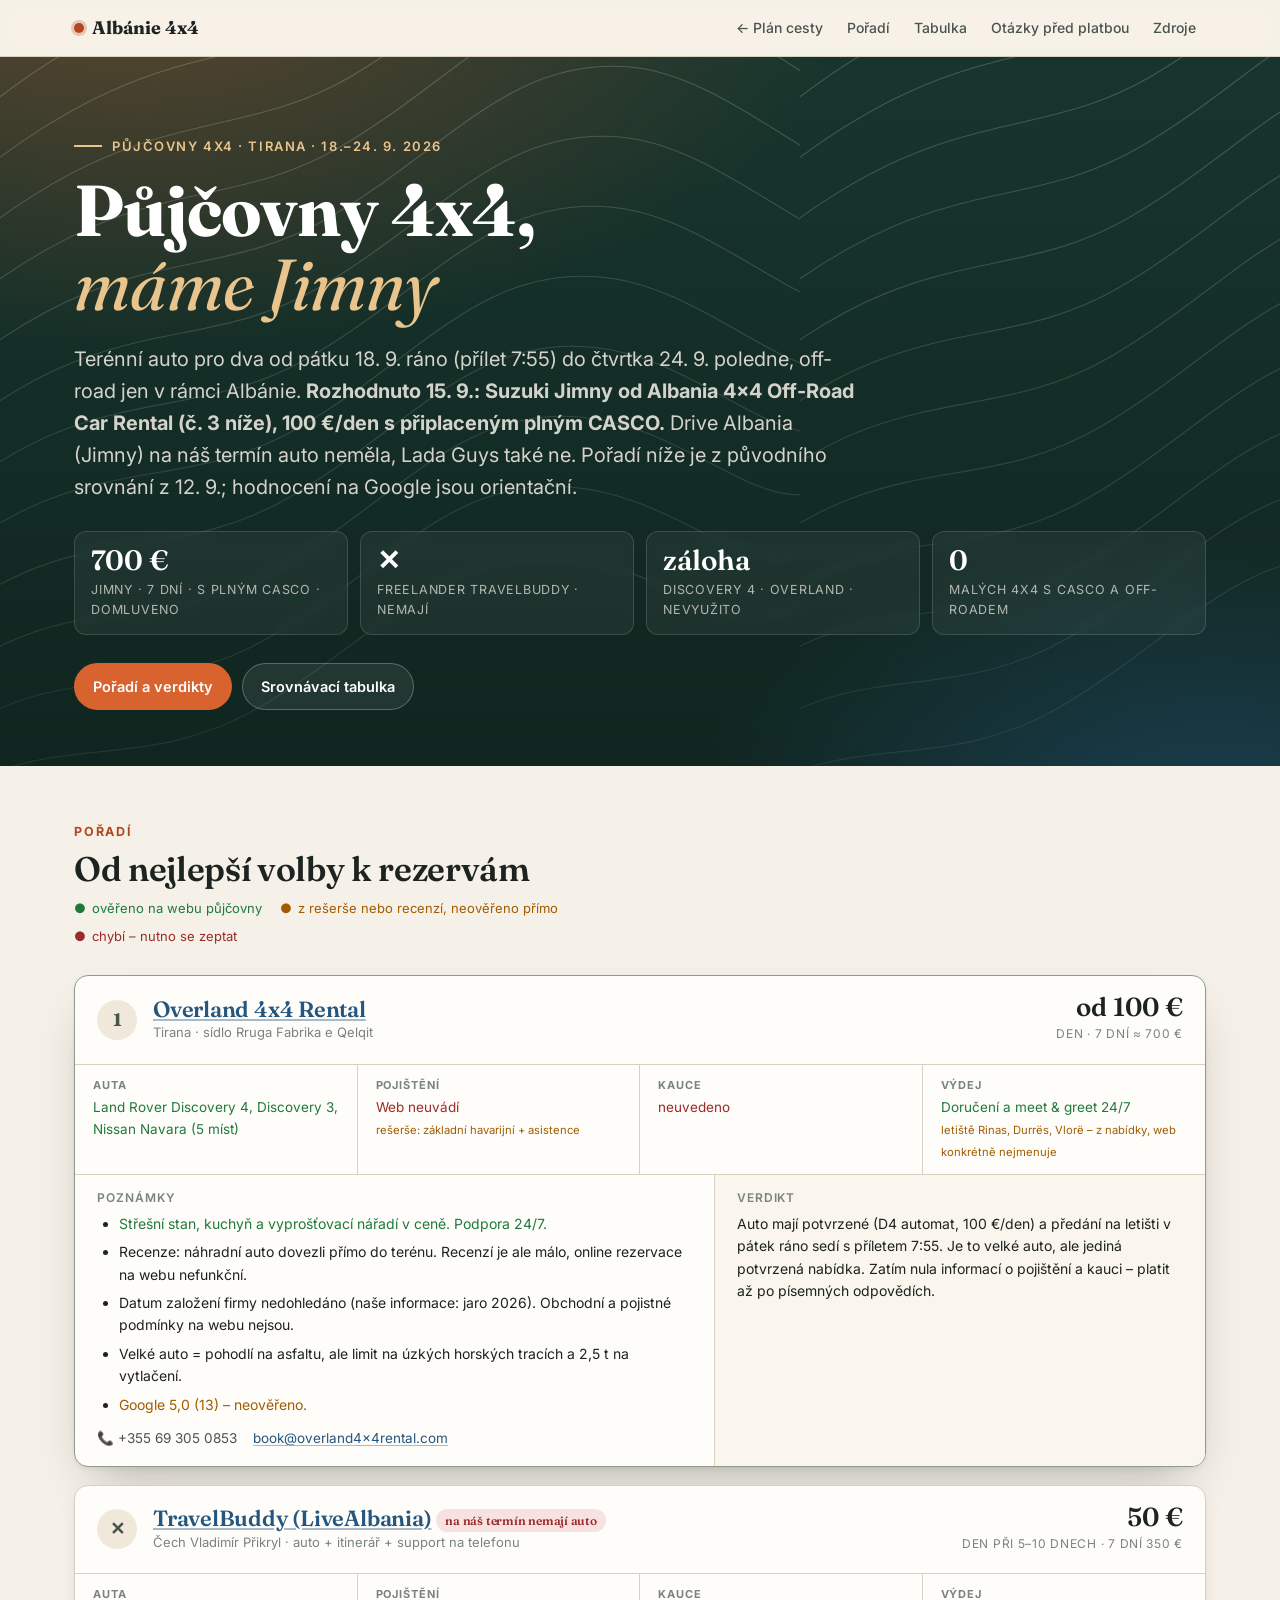
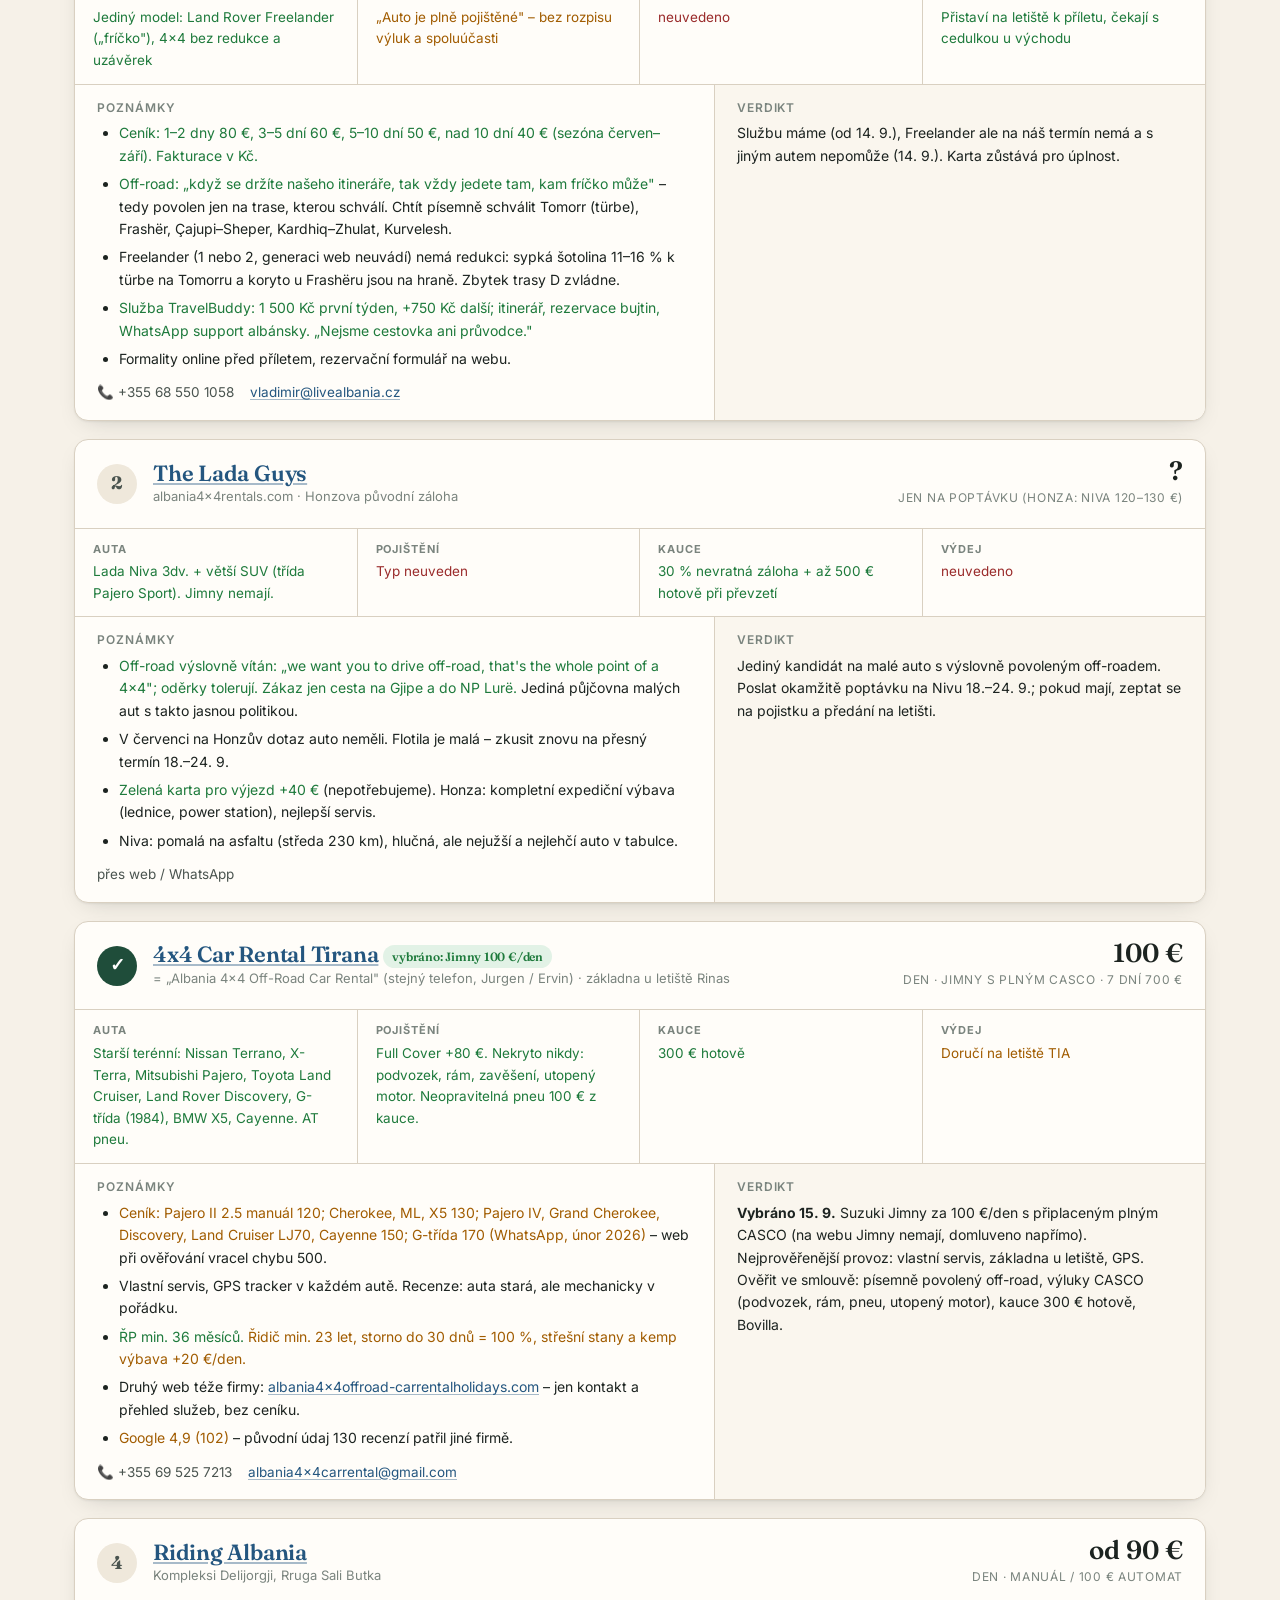
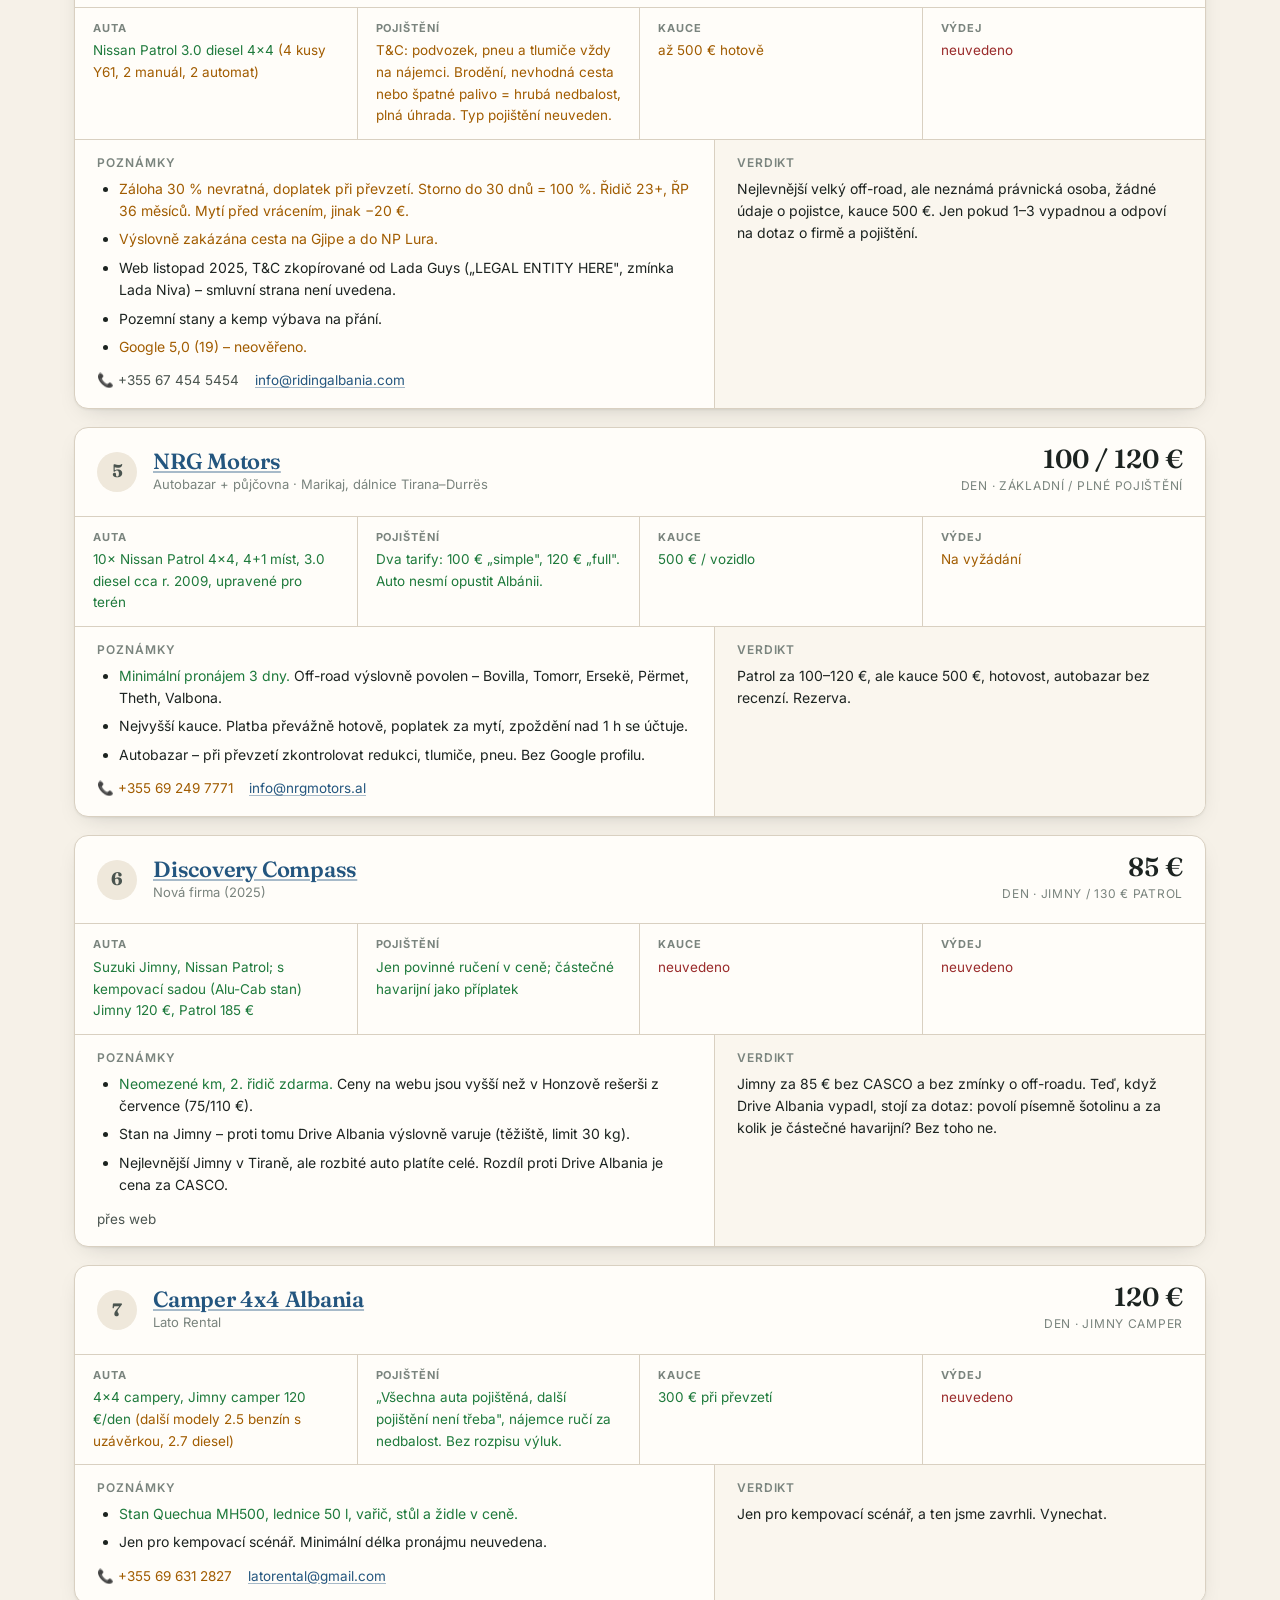
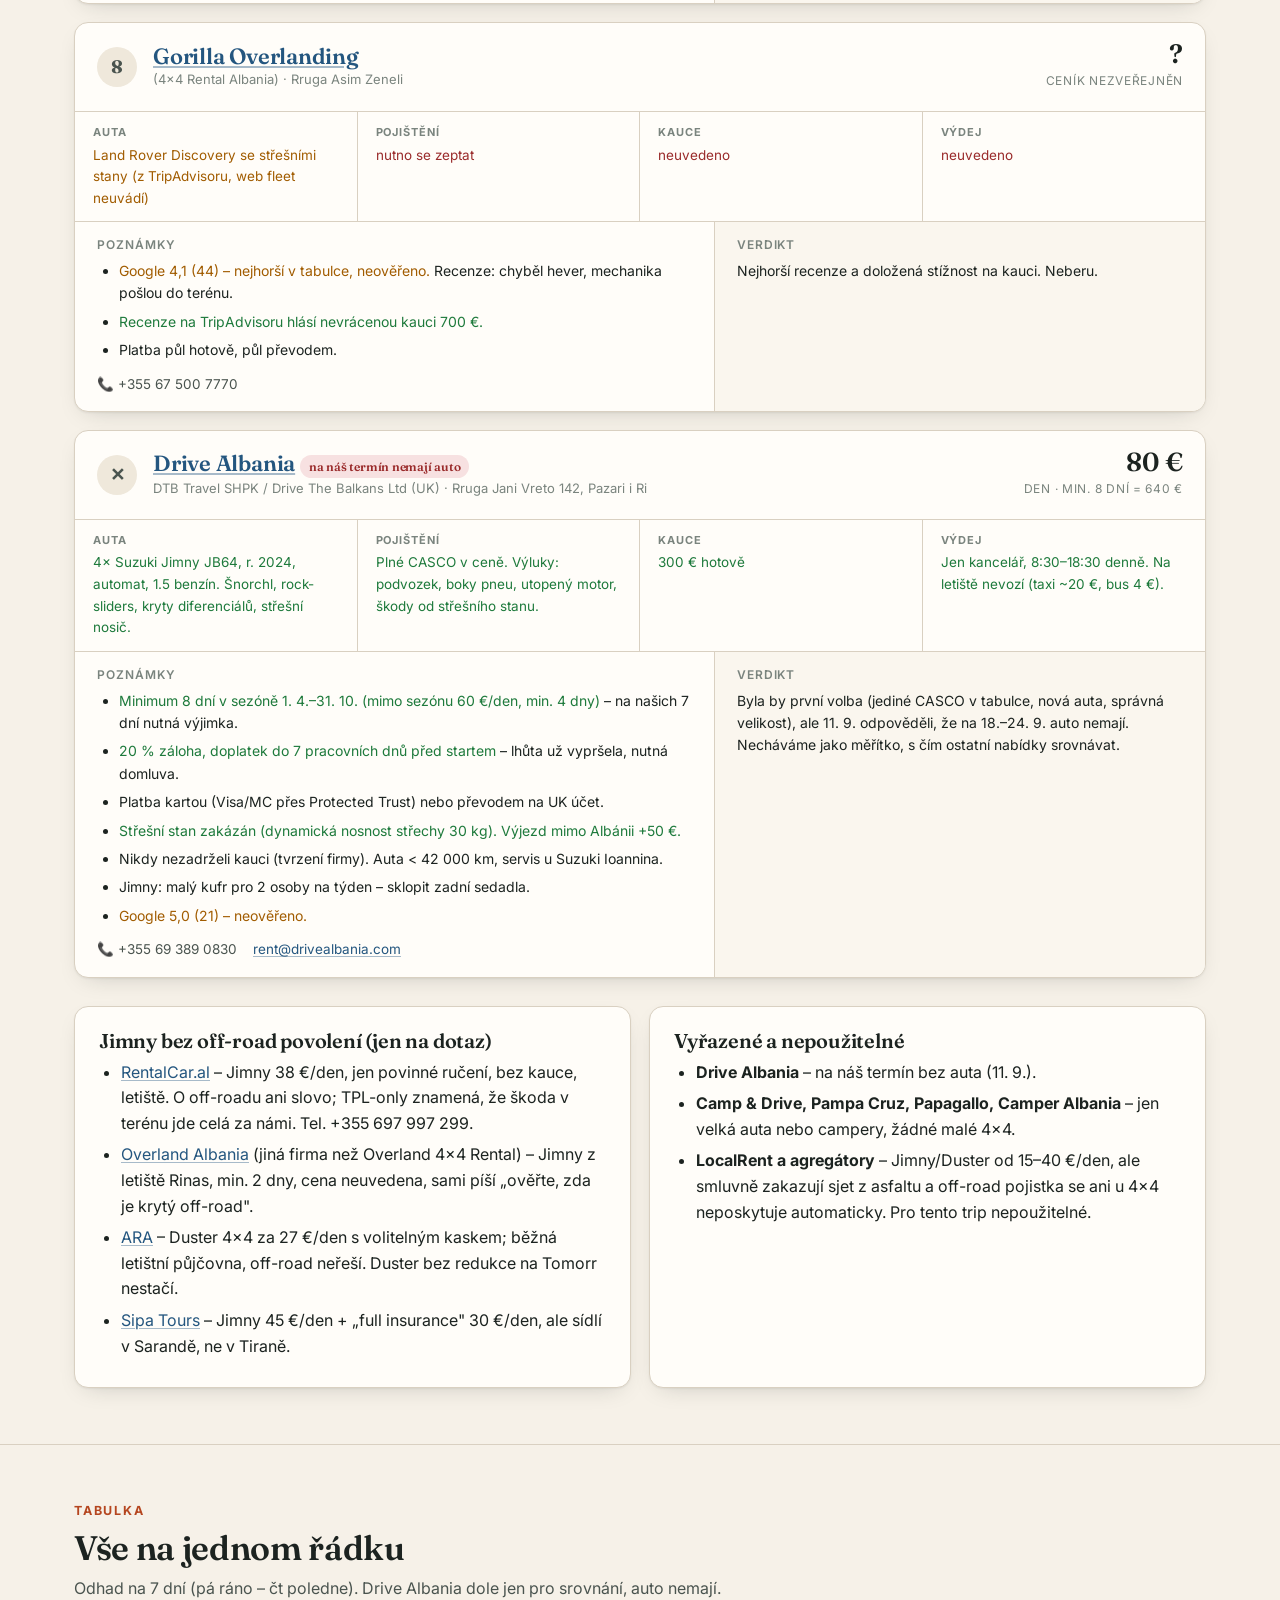
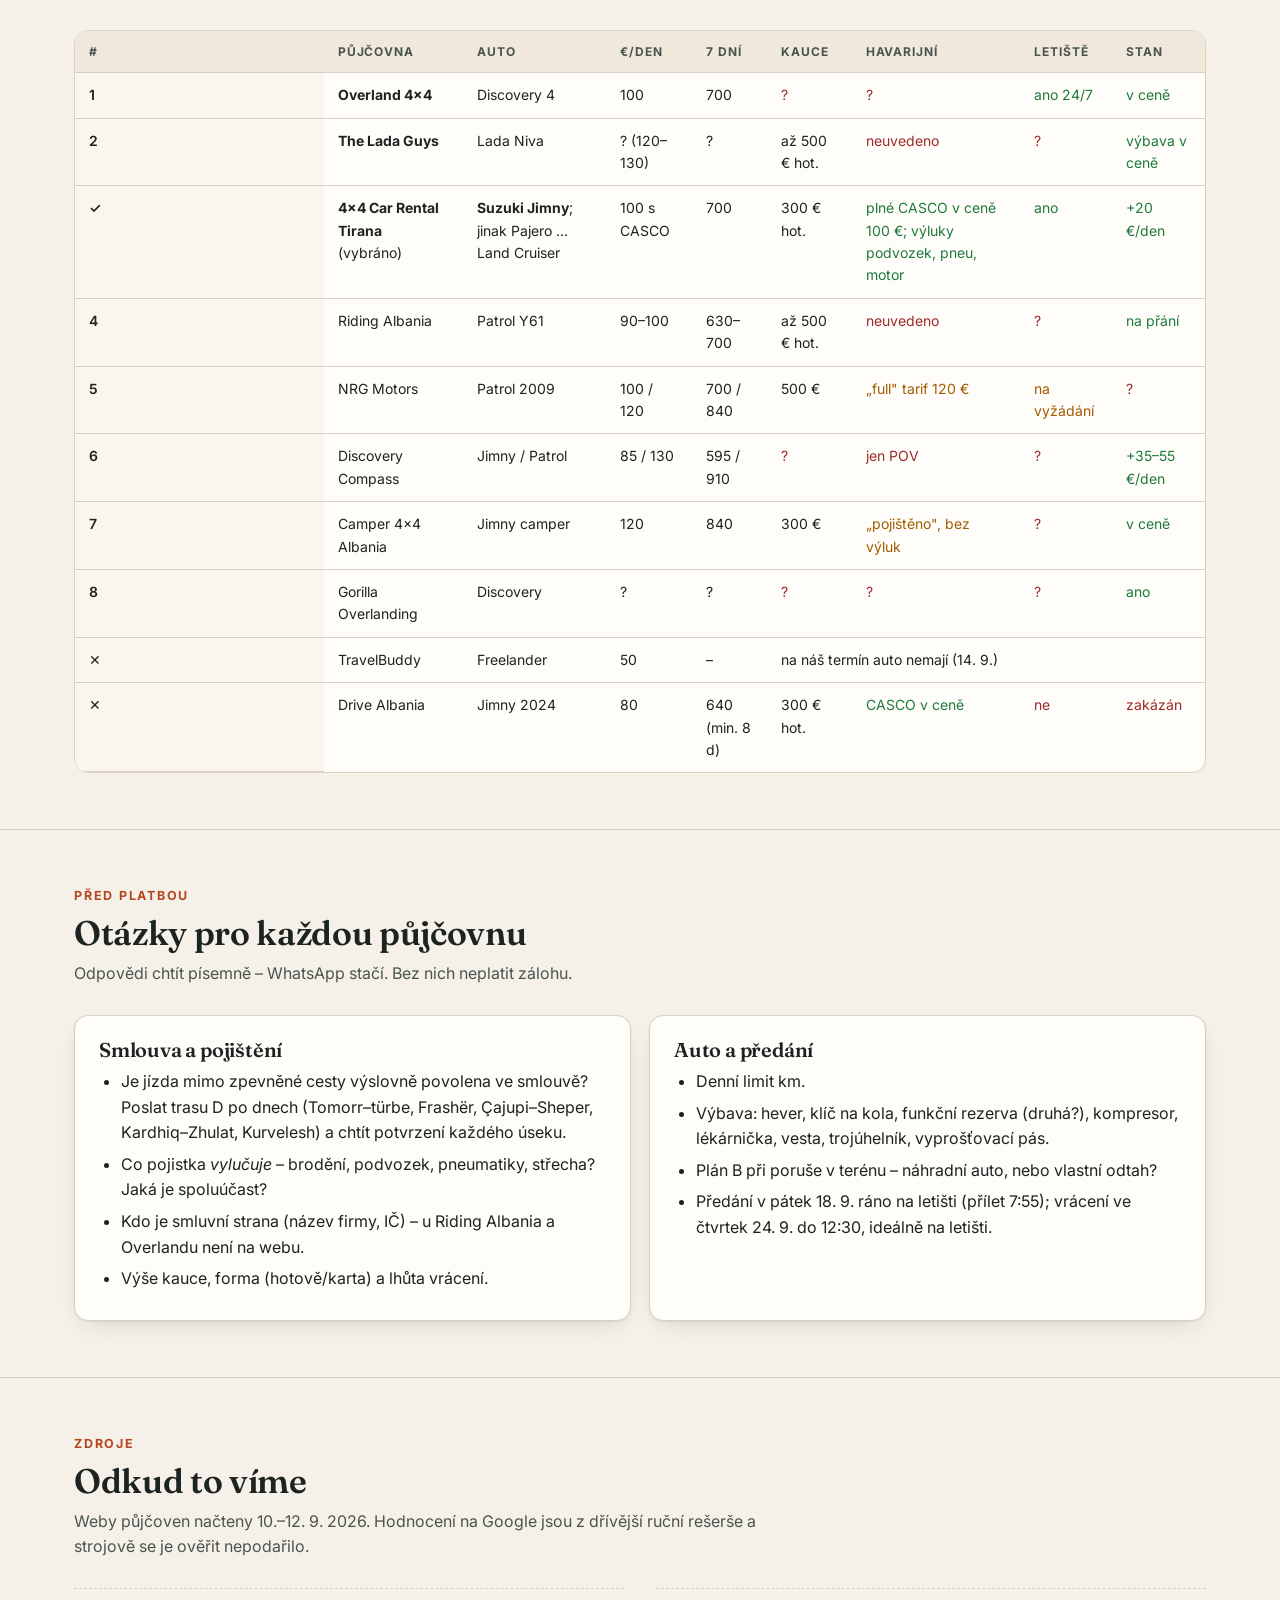
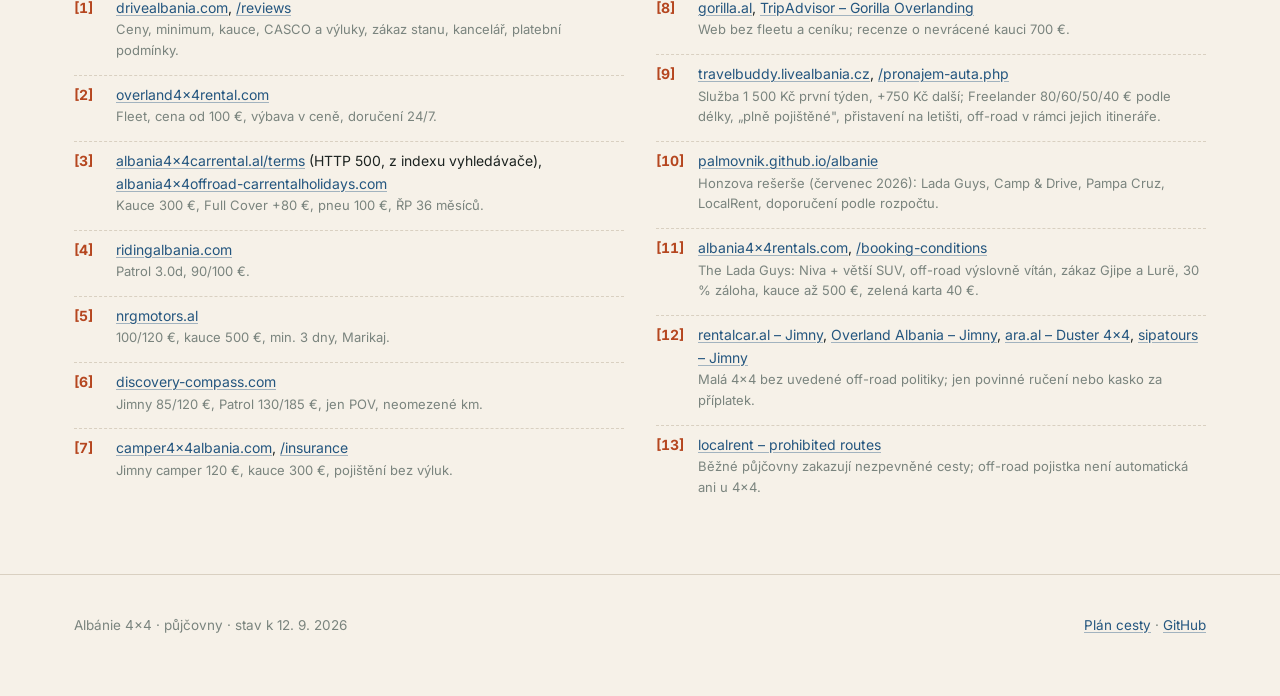
==== pujcovny.html @ ab62a60a "docs: summary table reflects the chosen Jimny Co-Authored-By: Claude Fable 5.1 <noreply@anthropic.co" ====
<!DOCTYPE html>
<html lang="cs">
<head>
<meta charset="utf-8">
<meta name="viewport" content="width=device-width, initial-scale=1">
<title>Půjčovny 4x4 v Tiraně – srovnání pro 18.–24. 9. 2026</title>
<meta name="description" content="Osm půjčoven terénních aut v Tiraně srovnaných podle ceny, pojištění, kauce a výbavy pro šestidenní off-road po jižní Albánii.">
<link rel="icon" href="data:image/svg+xml,<svg xmlns='http://www.w3.org/2000/svg' viewBox='0 0 100 100'><circle cx='50' cy='50' r='46' fill='%231f4d3a'/><path d='M18 68l16-26 12 16 10-22 26 32z' fill='%23f4efe6'/></svg>">
<link rel="stylesheet" href="assets/style.css">
</head>
<body>

<header class="nav">
  <div class="wrap">
    <a class="brand" href="index.html"><span class="dot"></span>Albánie 4x4</a>
    <nav>
      <a href="index.html">← Plán cesty</a>
      <a href="#poradi">Pořadí</a>
      <a href="#tabulka">Tabulka</a>
      <a href="#otazky">Otázky před platbou</a>
      <a href="#zdroje">Zdroje</a>
    </nav>
  </div>
</header>

<div class="hero" id="top">
  <div class="wrap">
    <div class="eyebrow">Půjčovny 4x4 · Tirana · 18.–24. 9. 2026</div>
    <h1>Půjčovny 4x4,<br><em>máme Jimny</em></h1>
    <p class="lead">Terénní auto pro dva od pátku 18. 9. ráno (přílet 7:55) do čtvrtka 24. 9. poledne, off-road jen v rámci Albánie. <b>Rozhodnuto 15. 9.: Suzuki Jimny od Albania 4x4 Off-Road Car Rental (č. 3 níže), 100 €/den s připlaceným plným CASCO.</b> Drive Albania (Jimny) na náš termín auto neměla, Lada Guys také ne. Pořadí níže je z původního srovnání z 12. 9.; hodnocení na Google jsou orientační.</p>
    <div class="stats">
      <div class="stat"><b>700 €</b><span>Jimny · 7 dní · s plným CASCO · domluveno</span></div>
      <div class="stat"><b>✕</b><span>Freelander TravelBuddy · nemají</span></div>
      <div class="stat"><b>záloha</b><span>Discovery 4 · Overland · nevyužito</span></div>
      <div class="stat"><b>0</b><span>malých 4x4 s CASCO a off-roadem</span></div>
    </div>
    <div class="actions">
      <a class="btn primary" href="#poradi">Pořadí a verdikty</a>
      <a class="btn ghost" href="#tabulka">Srovnávací tabulka</a>
    </div>
  </div>
</div>

<section id="poradi">
  <div class="wrap">
    <div class="sec-head">
      <div>
        <span class="kicker">Pořadí</span>
        <h2>Od nejlepší volby k rezervám</h2>
        <p class="legend-inline"><span class="v">ověřeno na webu půjčovny</span><span class="g">z rešerše nebo recenzí, neověřeno přímo</span><span class="n">chybí – nutno se zeptat</span></p>
      </div>
    </div>

    <!-- 2 -->
    <div class="co top">
      <div class="head">
        <span class="rank">1</span>
        <div><h3><a href="https://overland4x4rental.com/">Overland 4x4 Rental</a></h3><div class="sub">Tirana · sídlo Rruga Fabrika e Qelqit</div></div>
        <div class="price"><b>od 100 €</b><span>den · 7 dní ≈ 700 €</span></div>
      </div>
      <div class="facts">
        <div><b>Auta</b><span class="v">Land Rover Discovery 4, Discovery 3, Nissan Navara (5 míst)</span></div>
        <div><b>Pojištění</b><span class="n">Web neuvádí</span><br><small class="g">rešerše: základní havarijní + asistence</small></div>
        <div><b>Kauce</b><span class="n">neuvedeno</span></div>
        <div><b>Výdej</b><span class="v">Doručení a meet &amp; greet 24/7</span><br><small class="g">letiště Rinas, Durrës, Vlorë – z nabídky, web konkrétně nejmenuje</small></div>
      </div>
      <div class="body">
        <div>
          <h4>Poznámky</h4>
          <ul>
            <li><span class="v">Střešní stan, kuchyň a vyprošťovací nářadí v ceně. Podpora 24/7.</span></li>
            <li>Recenze: náhradní auto dovezli přímo do terénu. Recenzí je ale málo, online rezervace na webu nefunkční.</li>
            <li>Datum založení firmy nedohledáno (naše informace: jaro 2026). Obchodní a pojistné podmínky na webu nejsou.</li>
            <li>Velké auto = pohodlí na asfaltu, ale limit na úzkých horských tracích a 2,5 t na vytlačení.</li>
            <li><span class="g">Google 5,0 (13) – neověřeno.</span></li>
          </ul>
          <div class="contact"><span>📞 +355 69 305 0853</span><a href="mailto:book@overland4x4rental.com">book@overland4x4rental.com</a></div>
        </div>
        <div class="verdict-box">
          <h4>Verdikt</h4>
          <p>Auto mají potvrzené (D4 automat, 100 €/den) a předání na letišti v pátek ráno sedí s příletem 7:55. Je to velké auto, ale jediná potvrzená nabídka. Zatím nula informací o pojištění a kauci – platit až po písemných odpovědích.</p>
        </div>
      </div>
    </div>

    <!-- TB -->
    <div class="co">
      <div class="head">
        <span class="rank">✕</span>
        <div><h3><a href="https://travelbuddy.livealbania.cz/pronajem-auta.php">TravelBuddy (LiveAlbania)</a> <span class="pill bad">na náš termín nemají auto</span></h3><div class="sub">Čech Vladimír Přikryl · auto + itinerář + support na telefonu</div></div>
        <div class="price"><b>50 €</b><span>den při 5–10 dnech · 7 dní 350 €</span></div>
      </div>
      <div class="facts">
        <div><b>Auta</b><span class="v">Jediný model: Land Rover Freelander („fríčko"), 4x4 bez redukce a uzávěrek</span></div>
        <div><b>Pojištění</b><span class="g">„Auto je plně pojištěné" – bez rozpisu výluk a spoluúčasti</span></div>
        <div><b>Kauce</b><span class="n">neuvedeno</span></div>
        <div><b>Výdej</b><span class="v">Přistaví na letiště k příletu, čekají s cedulkou u východu</span></div>
      </div>
      <div class="body">
        <div>
          <h4>Poznámky</h4>
          <ul>
            <li><span class="v">Ceník: 1–2 dny 80 €, 3–5 dní 60 €, 5–10 dní 50 €, nad 10 dní 40 € (sezóna červen–září). Fakturace v Kč.</span></li>
            <li><span class="v">Off-road: „když se držíte našeho itineráře, tak vždy jedete tam, kam fríčko může"</span> – tedy povolen jen na trase, kterou schválí. Chtít písemně schválit Tomorr (türbe), Frashër, Çajupi–Sheper, Kardhiq–Zhulat, Kurvelesh.</li>
            <li>Freelander (1 nebo 2, generaci web neuvádí) nemá redukci: sypká šotolina 11–16 % k türbe na Tomorru a koryto u Frashëru jsou na hraně. Zbytek trasy D zvládne.</li>
            <li><span class="v">Služba TravelBuddy: 1 500 Kč první týden, +750 Kč další; itinerář, rezervace bujtin, WhatsApp support albánsky. „Nejsme cestovka ani průvodce."</span></li>
            <li>Formality online před příletem, rezervační formulář na webu.</li>
          </ul>
          <div class="contact"><span>📞 +355 68 550 1058</span><a href="mailto:vladimir@livealbania.cz">vladimir@livealbania.cz</a></div>
        </div>
        <div class="verdict-box">
          <h4>Verdikt</h4>
          <p>Službu máme (od 14. 9.), Freelander ale na náš termín nemá a s jiným autem nepomůže (14. 9.). Karta zůstává pro úplnost.</p>
        </div>
      </div>
    </div>

    <!-- LG -->
    <div class="co">
      <div class="head">
        <span class="rank">2</span>
        <div><h3><a href="https://albania4x4rentals.com/suv-rental/">The Lada Guys</a></h3><div class="sub">albania4x4rentals.com · Honzova původní záloha</div></div>
        <div class="price"><b>?</b><span>jen na poptávku (Honza: Niva 120–130 €)</span></div>
      </div>
      <div class="facts">
        <div><b>Auta</b><span class="v">Lada Niva 3dv. + větší SUV (třída Pajero Sport). Jimny nemají.</span></div>
        <div><b>Pojištění</b><span class="n">Typ neuveden</span></div>
        <div><b>Kauce</b><span class="v">30 % nevratná záloha + až 500 € hotově při převzetí</span></div>
        <div><b>Výdej</b><span class="n">neuvedeno</span></div>
      </div>
      <div class="body">
        <div>
          <h4>Poznámky</h4>
          <ul>
            <li><span class="v">Off-road výslovně vítán: „we want you to drive off-road, that's the whole point of a 4×4"; oděrky tolerují. Zákaz jen cesta na Gjipe a do NP Lurë.</span> Jediná půjčovna malých aut s takto jasnou politikou.</li>
            <li>V červenci na Honzův dotaz auto neměli. Flotila je malá – zkusit znovu na přesný termín 18.–24. 9.</li>
            <li><span class="v">Zelená karta pro výjezd +40 €</span> (nepotřebujeme). Honza: kompletní expediční výbava (lednice, power station), nejlepší servis.</li>
            <li>Niva: pomalá na asfaltu (středa 230 km), hlučná, ale nejužší a nejlehčí auto v tabulce.</li>
          </ul>
          <div class="contact"><span>přes web / WhatsApp</span></div>
        </div>
        <div class="verdict-box">
          <h4>Verdikt</h4>
          <p>Jediný kandidát na malé auto s výslovně povoleným off-roadem. Poslat okamžitě poptávku na Nivu 18.–24. 9.; pokud mají, zeptat se na pojistku a předání na letišti.</p>
        </div>
      </div>
    </div>

    <!-- 3 -->
    <div class="co">
      <div class="head">
        <span class="rank top">✓</span>
        <div><h3><a href="https://albania4x4carrental.al/">4x4 Car Rental Tirana</a> <span class="pill ok">vybráno: Jimny 100 €/den</span></h3><div class="sub">= „Albania 4x4 Off-Road Car Rental" (stejný telefon, Jurgen / Ervin) · základna u letiště Rinas</div></div>
        <div class="price"><b>100 €</b><span>den · Jimny s plným CASCO · 7 dní 700 €</span></div>
      </div>
      <div class="facts">
        <div><b>Auta</b><span class="v">Starší terénní: Nissan Terrano, X-Terra, Mitsubishi Pajero, Toyota Land Cruiser, Land Rover Discovery, G-třída (1984), BMW X5, Cayenne. AT pneu.</span></div>
        <div><b>Pojištění</b><span class="v">Full Cover +80 €. Nekryto nikdy: podvozek, rám, zavěšení, utopený motor. Neopravitelná pneu 100 € z kauce.</span></div>
        <div><b>Kauce</b><span class="v">300 € hotově</span></div>
        <div><b>Výdej</b><span class="g">Doručí na letiště TIA</span></div>
      </div>
      <div class="body">
        <div>
          <h4>Poznámky</h4>
          <ul>
            <li><span class="g">Ceník: Pajero II 2.5 manuál 120; Cherokee, ML, X5 130; Pajero IV, Grand Cherokee, Discovery, Land Cruiser LJ70, Cayenne 150; G-třída 170 (WhatsApp, únor 2026)</span> – web při ověřování vracel chybu 500.</li>
            <li>Vlastní servis, GPS tracker v každém autě. Recenze: auta stará, ale mechanicky v pořádku.</li>
            <li><span class="v">ŘP min. 36 měsíců.</span> <span class="g">Řidič min. 23 let, storno do 30 dnů = 100 %, střešní stany a kemp výbava +20 €/den.</span></li>
            <li>Druhý web téže firmy: <a href="https://www.albania4x4offroad-carrentalholidays.com/">albania4x4offroad-carrentalholidays.com</a> – jen kontakt a přehled služeb, bez ceníku.</li>
            <li><span class="g">Google 4,9 (102)</span> – původní údaj 130 recenzí patřil jiné firmě.</li>
          </ul>
          <div class="contact"><span>📞 +355 69 525 7213</span><a href="mailto:albania4x4carrental@gmail.com">albania4x4carrental@gmail.com</a></div>
        </div>
        <div class="verdict-box">
          <h4>Verdikt</h4>
          <p><b>Vybráno 15. 9.</b> Suzuki Jimny za 100 €/den s připlaceným plným CASCO (na webu Jimny nemají, domluveno napřímo). Nejprověřenější provoz: vlastní servis, základna u letiště, GPS. Ověřit ve smlouvě: písemně povolený off-road, výluky CASCO (podvozek, rám, pneu, utopený motor), kauce 300 € hotově, Bovilla.</p>
        </div>
      </div>
    </div>

    <!-- 4 -->
    <div class="co">
      <div class="head">
        <span class="rank">4</span>
        <div><h3><a href="https://ridingalbania.com/">Riding Albania</a></h3><div class="sub">Kompleksi Delijorgji, Rruga Sali Butka</div></div>
        <div class="price"><b>od 90 €</b><span>den · manuál / 100 € automat</span></div>
      </div>
      <div class="facts">
        <div><b>Auta</b><span class="v">Nissan Patrol 3.0 diesel 4x4</span> <span class="g">(4 kusy Y61, 2 manuál, 2 automat)</span></div>
        <div><b>Pojištění</b><span class="g">T&amp;C: podvozek, pneu a tlumiče vždy na nájemci. Brodění, nevhodná cesta nebo špatné palivo = hrubá nedbalost, plná úhrada. Typ pojištění neuveden.</span></div>
        <div><b>Kauce</b><span class="g">až 500 € hotově</span></div>
        <div><b>Výdej</b><span class="n">neuvedeno</span></div>
      </div>
      <div class="body">
        <div>
          <h4>Poznámky</h4>
          <ul>
            <li><span class="g">Záloha 30 % nevratná, doplatek při převzetí. Storno do 30 dnů = 100 %. Řidič 23+, ŘP 36 měsíců. Mytí před vrácením, jinak −20 €.</span></li>
            <li><span class="g">Výslovně zakázána cesta na Gjipe a do NP Lura.</span></li>
            <li>Web listopad 2025, T&amp;C zkopírované od Lada Guys („LEGAL ENTITY HERE", zmínka Lada Niva) – smluvní strana není uvedena.</li>
            <li>Pozemní stany a kemp výbava na přání.</li>
            <li><span class="g">Google 5,0 (19) – neověřeno.</span></li>
          </ul>
          <div class="contact"><span>📞 +355 67 454 5454</span><a href="mailto:info@ridingalbania.com">info@ridingalbania.com</a></div>
        </div>
        <div class="verdict-box">
          <h4>Verdikt</h4>
          <p>Nejlevnější velký off-road, ale neznámá právnická osoba, žádné údaje o pojistce, kauce 500 €. Jen pokud 1–3 vypadnou a odpoví na dotaz o firmě a pojištění.</p>
        </div>
      </div>
    </div>

    <!-- 5 -->
    <div class="co">
      <div class="head">
        <span class="rank">5</span>
        <div><h3><a href="https://nrgmotors.al/4x4-off-road-car-rental/">NRG Motors</a></h3><div class="sub">Autobazar + půjčovna · Marikaj, dálnice Tirana–Durrës</div></div>
        <div class="price"><b>100 / 120 €</b><span>den · základní / plné pojištění</span></div>
      </div>
      <div class="facts">
        <div><b>Auta</b><span class="v">10× Nissan Patrol 4x4, 4+1 míst, 3.0 diesel cca r. 2009, upravené pro terén</span></div>
        <div><b>Pojištění</b><span class="v">Dva tarify: 100 € „simple", 120 € „full". Auto nesmí opustit Albánii.</span></div>
        <div><b>Kauce</b><span class="v">500 € / vozidlo</span></div>
        <div><b>Výdej</b><span class="g">Na vyžádání</span></div>
      </div>
      <div class="body">
        <div>
          <h4>Poznámky</h4>
          <ul>
            <li><span class="v">Minimální pronájem 3 dny.</span> Off-road výslovně povolen – Bovilla, Tomorr, Ersekë, Përmet, Theth, Valbona.</li>
            <li>Nejvyšší kauce. Platba převážně hotově, poplatek za mytí, zpoždění nad 1 h se účtuje.</li>
            <li>Autobazar – při převzetí zkontrolovat redukci, tlumiče, pneu. Bez Google profilu.</li>
          </ul>
          <div class="contact"><span class="g">📞 +355 69 249 7771</span><a href="mailto:info@nrgmotors.al">info@nrgmotors.al</a></div>
        </div>
        <div class="verdict-box">
          <h4>Verdikt</h4>
          <p>Patrol za 100–120 €, ale kauce 500 €, hotovost, autobazar bez recenzí. Rezerva.</p>
        </div>
      </div>
    </div>

    <!-- 6 -->
    <div class="co">
      <div class="head">
        <span class="rank">6</span>
        <div><h3><a href="https://discovery-compass.com/">Discovery Compass</a></h3><div class="sub">Nová firma (2025)</div></div>
        <div class="price"><b>85 €</b><span>den · Jimny / 130 € Patrol</span></div>
      </div>
      <div class="facts">
        <div><b>Auta</b><span class="v">Suzuki Jimny, Nissan Patrol; s kempovací sadou (Alu-Cab stan) Jimny 120 €, Patrol 185 €</span></div>
        <div><b>Pojištění</b><span class="v">Jen povinné ručení v ceně; částečné havarijní jako příplatek</span></div>
        <div><b>Kauce</b><span class="n">neuvedeno</span></div>
        <div><b>Výdej</b><span class="n">neuvedeno</span></div>
      </div>
      <div class="body">
        <div>
          <h4>Poznámky</h4>
          <ul>
            <li><span class="v">Neomezené km, 2. řidič zdarma.</span> Ceny na webu jsou vyšší než v Honzově rešerši z července (75/110 €).</li>
            <li>Stan na Jimny – proti tomu Drive Albania výslovně varuje (těžiště, limit 30 kg).</li>
            <li>Nejlevnější Jimny v Tiraně, ale rozbité auto platíte celé. Rozdíl proti Drive Albania je cena za CASCO.</li>
          </ul>
          <div class="contact"><span>přes web</span></div>
        </div>
        <div class="verdict-box">
          <h4>Verdikt</h4>
          <p>Jimny za 85 € bez CASCO a bez zmínky o off-roadu. Teď, když Drive Albania vypadl, stojí za dotaz: povolí písemně šotolinu a za kolik je částečné havarijní? Bez toho ne.</p>
        </div>
      </div>
    </div>

    <!-- 7 -->
    <div class="co">
      <div class="head">
        <span class="rank">7</span>
        <div><h3><a href="https://camper4x4albania.com/">Camper 4x4 Albania</a></h3><div class="sub">Lato Rental</div></div>
        <div class="price"><b>120 €</b><span>den · Jimny camper</span></div>
      </div>
      <div class="facts">
        <div><b>Auta</b><span class="v">4x4 campery, Jimny camper 120 €/den</span> <span class="g">(další modely 2.5 benzín s uzávěrkou, 2.7 diesel)</span></div>
        <div><b>Pojištění</b><span class="v">„Všechna auta pojištěná, další pojištění není třeba", nájemce ručí za nedbalost. Bez rozpisu výluk.</span></div>
        <div><b>Kauce</b><span class="v">300 € při převzetí</span></div>
        <div><b>Výdej</b><span class="n">neuvedeno</span></div>
      </div>
      <div class="body">
        <div>
          <h4>Poznámky</h4>
          <ul>
            <li><span class="v">Stan Quechua MH500, lednice 50 l, vařič, stůl a židle v ceně.</span></li>
            <li>Jen pro kempovací scénář. Minimální délka pronájmu neuvedena.</li>
          </ul>
          <div class="contact"><span class="g">📞 +355 69 631 2827</span><a href="mailto:latorental@gmail.com">latorental@gmail.com</a></div>
        </div>
        <div class="verdict-box">
          <h4>Verdikt</h4>
          <p>Jen pro kempovací scénář, a ten jsme zavrhli. Vynechat.</p>
        </div>
      </div>
    </div>

    <!-- 8 -->
    <div class="co">
      <div class="head">
        <span class="rank">8</span>
        <div><h3><a href="http://www.gorilla.al/">Gorilla Overlanding</a></h3><div class="sub">(4x4 Rental Albania) · Rruga Asim Zeneli</div></div>
        <div class="price"><b>?</b><span>ceník nezveřejněn</span></div>
      </div>
      <div class="facts">
        <div><b>Auta</b><span class="g">Land Rover Discovery se střešními stany (z TripAdvisoru, web fleet neuvádí)</span></div>
        <div><b>Pojištění</b><span class="n">nutno se zeptat</span></div>
        <div><b>Kauce</b><span class="n">neuvedeno</span></div>
        <div><b>Výdej</b><span class="n">neuvedeno</span></div>
      </div>
      <div class="body">
        <div>
          <h4>Poznámky</h4>
          <ul>
            <li><span class="g">Google 4,1 (44) – nejhorší v tabulce, neověřeno.</span> Recenze: chyběl hever, mechanika pošlou do terénu.</li>
            <li><span class="v">Recenze na TripAdvisoru hlásí nevrácenou kauci 700 €.</span></li>
            <li>Platba půl hotově, půl převodem.</li>
          </ul>
          <div class="contact"><span>📞 +355 67 500 7770</span></div>
        </div>
        <div class="verdict-box">
          <h4>Verdikt</h4>
          <p>Nejhorší recenze a doložená stížnost na kauci. Neberu.</p>
        </div>
      </div>
    </div>

    <!-- 1 -->
    <div class="co">
      <div class="head">
        <span class="rank">✕</span>
        <div><h3><a href="https://drivealbania.com/">Drive Albania</a> <span class="pill bad">na náš termín nemají auto</span></h3><div class="sub">DTB Travel SHPK / Drive The Balkans Ltd (UK) · Rruga Jani Vreto 142, Pazari i Ri</div></div>
        <div class="price"><b>80 €</b><span>den · min. 8 dní = 640 €</span></div>
      </div>
      <div class="facts">
        <div><b>Auta</b><span class="v">4× Suzuki Jimny JB64, r. 2024, automat, 1.5 benzín. Šnorchl, rock-sliders, kryty diferenciálů, střešní nosič.</span></div>
        <div><b>Pojištění</b><span class="v">Plné CASCO v ceně. Výluky: podvozek, boky pneu, utopený motor, škody od střešního stanu.</span></div>
        <div><b>Kauce</b><span class="v">300 € hotově</span></div>
        <div><b>Výdej</b><span class="v">Jen kancelář, 8:30–18:30 denně. Na letiště nevozí (taxi ~20 €, bus 4 €).</span></div>
      </div>
      <div class="body">
        <div>
          <h4>Poznámky</h4>
          <ul>
            <li><span class="v">Minimum 8 dní v sezóně 1. 4.–31. 10. (mimo sezónu 60 €/den, min. 4 dny)</span> – na našich 7 dní nutná výjimka.</li>
            <li><span class="v">20 % záloha, doplatek do 7 pracovních dnů před startem</span> – lhůta už vypršela, nutná domluva.</li>
            <li>Platba kartou (Visa/MC přes Protected Trust) nebo převodem na UK účet.</li>
            <li><span class="v">Střešní stan zakázán (dynamická nosnost střechy 30 kg). Výjezd mimo Albánii +50 €.</span></li>
            <li>Nikdy nezadrželi kauci (tvrzení firmy). Auta &lt; 42 000 km, servis u Suzuki Ioannina.</li>
            <li>Jimny: malý kufr pro 2 osoby na týden – sklopit zadní sedadla.</li>
            <li><span class="g">Google 5,0 (21) – neověřeno.</span></li>
          </ul>
          <div class="contact"><span>📞 +355 69 389 0830</span><a href="mailto:rent@drivealbania.com">rent@drivealbania.com</a></div>
        </div>
        <div class="verdict-box">
          <h4>Verdikt</h4>
          <p>Byla by první volba (jediné CASCO v tabulce, nová auta, správná velikost), ale 11. 9. odpověděli, že na 18.–24. 9. auto nemají. Necháváme jako měřítko, s čím ostatní nabídky srovnávat.</p>
        </div>
      </div>
    </div>

    <div class="grid c2" style="margin-top:28px">
      <div class="card">
        <h3>Jimny bez off-road povolení (jen na dotaz)</h3>
        <ul style="margin-bottom:0">
          <li><a href="https://www.rentalcar.al/car-model/suzuki-jimny/">RentalCar.al</a> – Jimny 38 €/den, jen povinné ručení, bez kauce, letiště. O off-roadu ani slovo; TPL-only znamená, že škoda v terénu jde celá za námi. Tel. +355 697 997 299.</li>
          <li><a href="https://app.advcollective.com/local-experts/overland-albania-rent-suzuki-jimny-4x4-from-tirana-rinas-airport">Overland Albania</a> (jiná firma než Overland 4x4 Rental) – Jimny z letiště Rinas, min. 2 dny, cena neuvedena, sami píší „ověřte, zda je krytý off-road".</li>
          <li><a href="https://ara.al/index.php/car/dacia-duster-4x4-for-renting/">ARA</a> – Duster 4x4 za 27 €/den s volitelným kaskem; běžná letištní půjčovna, off-road neřeší. Duster bez redukce na Tomorr nestačí.</li>
          <li><a href="https://sipatours.com/car-rental/suzuki-jimny/">Sipa Tours</a> – Jimny 45 €/den + „full insurance" 30 €/den, ale sídlí v Sarandě, ne v Tiraně.</li>
        </ul>
      </div>
      <div class="card">
        <h3>Vyřazené a nepoužitelné</h3>
        <ul style="margin-bottom:0">
          <li><b>Drive Albania</b> – na náš termín bez auta (11. 9.).</li>
          <li><b>Camp &amp; Drive, Pampa Cruz, Papagallo, Camper Albania</b> – jen velká auta nebo campery, žádné malé 4x4.</li>
          <li><b>LocalRent a agregátory</b> – Jimny/Duster od 15–40 €/den, ale smluvně zakazují sjet z asfaltu a off-road pojistka se ani u 4x4 neposkytuje automaticky. Pro tento trip nepoužitelné.</li>
        </ul>
      </div>
    </div>
  </div>
</section>

<section id="tabulka">
  <div class="wrap">
    <div class="sec-head">
      <div>
        <span class="kicker">Tabulka</span>
        <h2>Vše na jednom řádku</h2>
        <p>Odhad na 7 dní (pá ráno – čt poledne). Drive Albania dole jen pro srovnání, auto nemají.</p>
      </div>
    </div>
    <div class="table-scroll">
      <table class="cmp" style="min-width:980px">
        <thead><tr><th>#</th><th>Půjčovna</th><th>Auto</th><th>€/den</th><th>7 dní</th><th>Kauce</th><th>Havarijní</th><th>Letiště</th><th>Stan</th></tr></thead>
        <tbody>
          <tr><th>1</th><td><b>Overland 4x4</b></td><td>Discovery 4</td><td>100</td><td>700</td><td><span class="n">?</span></td><td><span class="n">?</span></td><td><span class="v">ano 24/7</span></td><td><span class="v">v ceně</span></td></tr>
                    <tr><th>2</th><td><b>The Lada Guys</b></td><td>Lada Niva</td><td>? (120–130)</td><td>?</td><td>až 500 € hot.</td><td><span class="n">neuvedeno</span></td><td><span class="n">?</span></td><td><span class="v">výbava v ceně</span></td></tr>
          <tr><th>✓</th><td><b>4x4 Car Rental Tirana</b> (vybráno)</td><td><b>Suzuki Jimny</b>; jinak Pajero … Land Cruiser</td><td>100 s CASCO</td><td>700</td><td>300 € hot.</td><td><span class="v">plné CASCO v ceně 100 €; výluky podvozek, pneu, motor</span></td><td><span class="v">ano</span></td><td><span class="v">+20 €/den</span></td></tr>
          <tr><th>4</th><td>Riding Albania</td><td>Patrol Y61</td><td>90–100</td><td>630–700</td><td>až 500 € hot.</td><td><span class="n">neuvedeno</span></td><td><span class="n">?</span></td><td><span class="v">na přání</span></td></tr>
          <tr><th>5</th><td>NRG Motors</td><td>Patrol 2009</td><td>100 / 120</td><td>700 / 840</td><td>500 €</td><td><span class="g">„full" tarif 120 €</span></td><td><span class="g">na vyžádání</span></td><td><span class="n">?</span></td></tr>
          <tr><th>6</th><td>Discovery Compass</td><td>Jimny / Patrol</td><td>85 / 130</td><td>595 / 910</td><td><span class="n">?</span></td><td><span class="n">jen POV</span></td><td><span class="n">?</span></td><td><span class="v">+35–55 €/den</span></td></tr>
          <tr><th>7</th><td>Camper 4x4 Albania</td><td>Jimny camper</td><td>120</td><td>840</td><td>300 €</td><td><span class="g">„pojištěno", bez výluk</span></td><td><span class="n">?</span></td><td><span class="v">v ceně</span></td></tr>
          <tr><th>8</th><td>Gorilla Overlanding</td><td>Discovery</td><td>?</td><td>?</td><td><span class="n">?</span></td><td><span class="n">?</span></td><td><span class="n">?</span></td><td><span class="v">ano</span></td></tr>
          <tr><th>✕</th><td>TravelBuddy</td><td>Freelander</td><td>50</td><td>–</td><td colspan="4">na náš termín auto nemají (14. 9.)</td></tr>
          <tr><th>✕</th><td>Drive Albania</td><td>Jimny 2024</td><td>80</td><td>640 (min. 8 d)</td><td>300 € hot.</td><td><span class="v">CASCO v ceně</span></td><td><span class="n">ne</span></td><td><span class="n">zakázán</span></td></tr>
        </tbody>
      </table>
    </div>
  </div>
</section>

<section id="otazky">
  <div class="wrap">
    <div class="sec-head">
      <div>
        <span class="kicker">Před platbou</span>
        <h2>Otázky pro každou půjčovnu</h2>
        <p>Odpovědi chtít písemně – WhatsApp stačí. Bez nich neplatit zálohu.</p>
      </div>
    </div>
    <div class="grid c2">
      <div class="card"><h3>Smlouva a pojištění</h3><ul style="margin-bottom:0">
        <li>Je jízda mimo zpevněné cesty výslovně povolena ve smlouvě? Poslat trasu D po dnech (Tomorr–türbe, Frashër, Çajupi–Sheper, Kardhiq–Zhulat, Kurvelesh) a chtít potvrzení každého úseku.</li>
        <li>Co pojistka <em>vylučuje</em> – brodění, podvozek, pneumatiky, střecha? Jaká je spoluúčast?</li>
        <li>Kdo je smluvní strana (název firmy, IČ) – u Riding Albania a Overlandu není na webu.</li>
        <li>Výše kauce, forma (hotově/karta) a lhůta vrácení.</li>
      </ul></div>
      <div class="card"><h3>Auto a předání</h3><ul style="margin-bottom:0">
        <li>Denní limit km.</li>
        <li>Výbava: hever, klíč na kola, funkční rezerva (druhá?), kompresor, lékárnička, vesta, trojúhelník, vyprošťovací pás.</li>
        <li>Plán B při poruše v terénu – náhradní auto, nebo vlastní odtah?</li>
        <li>Předání v pátek 18. 9. ráno na letišti (přílet 7:55); vrácení ve čtvrtek 24. 9. do 12:30, ideálně na letišti.</li>
      </ul></div>
    </div>
  </div>
</section>

<section id="zdroje" class="sources">
  <div class="wrap">
    <div class="sec-head">
      <div>
        <span class="kicker">Zdroje</span>
        <h2>Odkud to víme</h2>
        <p>Weby půjčoven načteny 10.–12. 9. 2026. Hodnocení na Google jsou z dřívější ruční rešerše a strojově se je ověřit nepodařilo.</p>
      </div>
    </div>
    <ol>
      <li data-n="1"><div><a href="https://drivealbania.com/">drivealbania.com</a>, <a href="https://drivealbania.com/reviews/">/reviews</a><span>Ceny, minimum, kauce, CASCO a výluky, zákaz stanu, kancelář, platební podmínky.</span></div></li>
      <li data-n="2"><div><a href="https://overland4x4rental.com/">overland4x4rental.com</a><span>Fleet, cena od 100 €, výbava v ceně, doručení 24/7.</span></div></li>
      <li data-n="3"><div><a href="https://albania4x4carrental.al/terms/">albania4x4carrental.al/terms</a> (HTTP 500, z indexu vyhledávače), <a href="https://www.albania4x4offroad-carrentalholidays.com/">albania4x4offroad-carrentalholidays.com</a><span>Kauce 300 €, Full Cover +80 €, pneu 100 €, ŘP 36 měsíců.</span></div></li>
      <li data-n="4"><div><a href="https://ridingalbania.com/">ridingalbania.com</a><span>Patrol 3.0d, 90/100 €.</span></div></li>
      <li data-n="5"><div><a href="https://nrgmotors.al/4x4-off-road-car-rental/">nrgmotors.al</a><span>100/120 €, kauce 500 €, min. 3 dny, Marikaj.</span></div></li>
      <li data-n="6"><div><a href="https://discovery-compass.com/">discovery-compass.com</a><span>Jimny 85/120 €, Patrol 130/185 €, jen POV, neomezené km.</span></div></li>
      <li data-n="7"><div><a href="https://camper4x4albania.com/rent-a-4x4-camper/">camper4x4albania.com</a>, <a href="https://camper4x4albania.com/insurance/">/insurance</a><span>Jimny camper 120 €, kauce 300 €, pojištění bez výluk.</span></div></li>
      <li data-n="8"><div><a href="https://gorilla.al/">gorilla.al</a>, <a href="https://www.tripadvisor.com/Attraction_Review-g294446-d27692413-Reviews-Gorilla_Overlanding-Tirana_Tirana_County.html">TripAdvisor – Gorilla Overlanding</a><span>Web bez fleetu a ceníku; recenze o nevrácené kauci 700 €.</span></div></li>
      <li data-n="9"><div><a href="https://travelbuddy.livealbania.cz/">travelbuddy.livealbania.cz</a>, <a href="https://travelbuddy.livealbania.cz/pronajem-auta.php">/pronajem-auta.php</a><span>Služba 1 500 Kč první týden, +750 Kč další; Freelander 80/60/50/40 € podle délky, „plně pojištěné", přistavení na letišti, off-road v rámci jejich itineráře.</span></div></li>
      <li data-n="10"><div><a href="https://palmovnik.github.io/albanie/">palmovnik.github.io/albanie</a><span>Honzova rešerše (červenec 2026): Lada Guys, Camp &amp; Drive, Pampa Cruz, LocalRent, doporučení podle rozpočtu.</span></div></li>
      <li data-n="11"><div><a href="https://albania4x4rentals.com/suv-rental/">albania4x4rentals.com</a>, <a href="https://albania4x4rentals.com/booking-conditions">/booking-conditions</a><span>The Lada Guys: Niva + větší SUV, off-road výslovně vítán, zákaz Gjipe a Lurë, 30 % záloha, kauce až 500 €, zelená karta 40 €.</span></div></li>
      <li data-n="12"><div><a href="https://www.rentalcar.al/car-model/suzuki-jimny/">rentalcar.al – Jimny</a>, <a href="https://app.advcollective.com/local-experts/overland-albania-rent-suzuki-jimny-4x4-from-tirana-rinas-airport">Overland Albania – Jimny</a>, <a href="https://ara.al/index.php/car/dacia-duster-4x4-for-renting/">ara.al – Duster 4x4</a>, <a href="https://sipatours.com/car-rental/suzuki-jimny/">sipatours – Jimny</a><span>Malá 4x4 bez uvedené off-road politiky; jen povinné ručení nebo kasko za příplatek.</span></div></li>
      <li data-n="13"><div><a href="https://www.localrent.com/en/journal/albania/articles/prohibited-routes/">localrent – prohibited routes</a><span>Běžné půjčovny zakazují nezpevněné cesty; off-road pojistka není automatická ani u 4x4.</span></div></li>
    </ol>
  </div>
</section>

<footer>
  <div class="wrap">
    <span>Albánie 4x4 · půjčovny · stav k 12. 9. 2026</span>
    <span><a href="index.html">Plán cesty</a> · <a href="https://github.com/docek/albanie">GitHub</a></span>
  </div>
</footer>
</body>
</html>
---- assets/style.css ----
/* Albánie 4x4 – shared design system */
@import url('https://fonts.googleapis.com/css2?family=Fraunces:opsz,wght@9..144,400;9..144,600;9..144,700&family=Inter:wght@400;500;600;700&display=swap');

:root {
  --paper: #f6f1e8;
  --paper-2: #efe8db;
  --card: #fffdf9;
  --ink: #1c2320;
  --ink-2: #4a544f;
  --muted: #7a847e;
  --line: #d9d0c1;
  --line-2: #c7bca8;
  --forest: #1f4d3a;
  --forest-2: #2d6b51;
  --terra: #b5461f;
  --terra-2: #d8632f;
  --sand: #d9a441;
  --sky: #24567f;
  --purple: #5e3c8e;
  --red: #9a2b2b;
  --ok: #1e7a3c;
  --warn: #a15c00;
  --bad: #9a2b2b;
  --D: #24567f;
  --H: #0f8f7a;
  --B: #b5461f;
  --radius: 14px;
  --shadow: 0 1px 2px rgba(28,35,32,.06), 0 8px 24px -12px rgba(28,35,32,.25);
  --shadow-lg: 0 2px 4px rgba(28,35,32,.06), 0 24px 48px -20px rgba(28,35,32,.35);
  --font-display: "Fraunces", "Iowan Old Style", Georgia, serif;
  --font-body: "Inter", "Segoe UI", system-ui, -apple-system, sans-serif;
  --max: 1180px;
}

* { box-sizing: border-box; }
html { scroll-behavior: smooth; scroll-padding-top: 72px; }
body {
  margin: 0;
  font: 16px/1.6 var(--font-body);
  color: var(--ink);
  background: var(--paper);
  -webkit-font-smoothing: antialiased;
}
a { color: var(--sky); text-decoration-color: color-mix(in srgb, var(--sky) 40%, transparent); text-underline-offset: 2px; }
a:hover { text-decoration-color: var(--sky); }
img { max-width: 100%; }
h1, h2, h3, h4 { font-family: var(--font-display); font-weight: 600; line-height: 1.15; margin: 0; letter-spacing: -.01em; }
h2 { font-size: clamp(26px, 3vw, 34px); }
h3 { font-size: 20px; }
p { margin: 0 0 12px; }
ul, ol { margin: 0 0 12px; padding-left: 22px; }
li { margin-bottom: 6px; }
small { color: var(--muted); }
code { font-family: ui-monospace, SFMono-Regular, Menlo, monospace; font-size: .92em; background: var(--paper-2); padding: 1px 5px; border-radius: 4px; }
.wrap { max-width: var(--max); margin: 0 auto; padding: 0 24px; }
.hidden { display: none !important; }

/* ---------- top nav ---------- */
.nav {
  position: sticky; top: 0; z-index: 1000;
  background: rgba(246,241,232,.86);
  backdrop-filter: saturate(180%) blur(12px);
  -webkit-backdrop-filter: saturate(180%) blur(12px);
  border-bottom: 1px solid var(--line);
}
.nav .wrap { display: flex; align-items: center; gap: 24px; height: 56px; }
.nav .brand { font-family: var(--font-display); font-weight: 700; font-size: 18px; color: var(--ink); text-decoration: none; display: flex; align-items: center; gap: 8px; white-space: nowrap; }
.nav .brand .dot { width: 10px; height: 10px; border-radius: 50%; background: var(--terra); box-shadow: 0 0 0 3px color-mix(in srgb, var(--terra) 25%, transparent); }
.nav nav { display: flex; gap: 4px; margin-left: auto; overflow-x: auto; scrollbar-width: none; }
.nav nav::-webkit-scrollbar { display: none; }
.nav nav a { color: var(--ink-2); text-decoration: none; font-size: 14px; font-weight: 500; padding: 6px 10px; border-radius: 8px; white-space: nowrap; }
.nav nav a:hover, .nav nav a.active { background: var(--paper-2); color: var(--ink); }
.nav nav a.cta { background: var(--forest); color: #fff; }
.nav nav a.cta:hover { background: var(--forest-2); }

/* ---------- hero ---------- */
.hero {
  position: relative; overflow: hidden;
  color: #f4efe6;
  background: #16302a;
  background-image:
    radial-gradient(1200px 600px at 10% -10%, rgba(216,99,47,.35), transparent 60%),
    radial-gradient(900px 500px at 95% 110%, rgba(36,86,127,.55), transparent 60%),
    linear-gradient(180deg, #17352d 0%, #10251f 100%);
}
.hero::before {
  content: ""; position: absolute; inset: 0; opacity: .22; pointer-events: none;
  background-image: url("data:image/svg+xml;utf8,<svg xmlns='http://www.w3.org/2000/svg' width='800' height='800' viewBox='0 0 800 800'><g fill='none' stroke='%23f4efe6' stroke-width='1.1'><path d='M-50 620c120-90 210-40 330-110s180-160 300-150 190 120 270 60'/><path d='M-50 560c130-100 220-50 340-120s180-160 300-150 200 130 280 70'/><path d='M-50 500c140-110 230-60 350-130s180-160 300-150 210 140 290 80'/><path d='M-50 440c150-120 240-70 360-140s180-160 300-150 220 150 300 90'/><path d='M-50 380c160-130 250-80 370-150s180-160 300-150 230 160 310 100'/><path d='M-50 320c170-140 260-90 380-160s180-160 300-150 240 170 320 110'/><path d='M-50 260c180-150 270-100 390-170s180-160 300-150 250 180 330 120'/><path d='M-50 200c190-160 280-110 400-180s180-160 300-150 260 190 340 130'/><path d='M-50 140c200-170 290-120 410-190s180-160 300-150 270 200 350 140'/><path d='M-50 80c210-180 300-130 420-200s180-160 300-150 280 210 360 150'/><path d='M-50 680c110-80 200-30 320-100s180-160 300-150 180 110 260 50'/><path d='M-50 740c100-70 190-20 310-90s180-160 300-150 170 100 250 40'/></g></svg>");
  background-size: 800px 800px;
  mask-image: linear-gradient(180deg, rgba(0,0,0,.9), rgba(0,0,0,.35));
}
.hero .wrap { position: relative; padding: 72px 24px 56px; }
.hero .eyebrow { display: inline-flex; align-items: center; gap: 10px; font-size: 13px; font-weight: 600; letter-spacing: .12em; text-transform: uppercase; color: #e9c48d; margin-bottom: 18px; }
.hero .eyebrow::before { content: ""; width: 28px; height: 2px; background: #e9c48d; }
.hero h1 { font-size: clamp(38px, 6vw, 72px); font-weight: 700; line-height: 1.02; max-width: 14ch; color: #fff; }
.hero h1 em { font-style: italic; font-weight: 400; color: #e9c48d; }
.hero .lead { font-size: clamp(17px, 1.6vw, 20px); max-width: 60ch; margin: 22px 0 28px; color: rgba(244,239,230,.86); }
.hero .stats { display: grid; grid-template-columns: repeat(auto-fit, minmax(140px, 1fr)); gap: 12px; margin-top: 8px; }
.hero .stat { padding: 14px 16px; border: 1px solid rgba(255,255,255,.14); border-radius: 12px; background: rgba(255,255,255,.05); backdrop-filter: blur(4px); }
.hero .stat b { display: block; font-family: var(--font-display); font-size: 28px; font-weight: 600; line-height: 1; color: #fff; }
.hero .stat span { display: block; font-size: 12.5px; letter-spacing: .06em; text-transform: uppercase; color: rgba(244,239,230,.7); margin-top: 6px; }
.hero .actions { display: flex; flex-wrap: wrap; gap: 10px; margin-top: 28px; }
.btn { display: inline-flex; align-items: center; gap: 8px; padding: 11px 18px; border-radius: 999px; font-weight: 600; font-size: 14.5px; text-decoration: none; border: 1px solid transparent; cursor: pointer; transition: transform .15s, background .15s; }
.btn:active { transform: translateY(1px); }
.btn.primary { background: var(--terra-2); color: #fff; }
.btn.primary:hover { background: var(--terra); }
.btn.ghost { background: rgba(255,255,255,.08); color: #fff; border-color: rgba(255,255,255,.25); }
.btn.ghost:hover { background: rgba(255,255,255,.16); }
.btn.light { background: var(--card); color: var(--ink); border-color: var(--line-2); }
.btn.light:hover { background: #fff; }

/* ---------- sections ---------- */
section { padding: 56px 0; }
section + section { border-top: 1px solid var(--line); }
.sec-head { display: flex; align-items: flex-end; justify-content: space-between; gap: 20px; flex-wrap: wrap; margin-bottom: 28px; }
.sec-head p { color: var(--ink-2); max-width: 70ch; margin: 8px 0 0; }
.kicker { font-size: 12.5px; font-weight: 700; letter-spacing: .14em; text-transform: uppercase; color: var(--terra); margin-bottom: 8px; display: block; }

/* cards */
.grid { display: grid; gap: 18px; }
.grid.c3 { grid-template-columns: repeat(3, 1fr); }
.grid.c2 { grid-template-columns: repeat(2, 1fr); }
.grid.c4 { grid-template-columns: repeat(4, 1fr); }
@media (max-width: 960px) { .grid.c3, .grid.c4 { grid-template-columns: repeat(2, 1fr); } }
@media (max-width: 640px) { .grid.c3, .grid.c2, .grid.c4 { grid-template-columns: 1fr; } }
.card { background: var(--card); border: 1px solid var(--line); border-radius: var(--radius); padding: 22px 24px; box-shadow: var(--shadow); }
.card h3 { margin-bottom: 8px; }
.card .ico { width: 40px; height: 40px; border-radius: 10px; display: grid; place-items: center; font-size: 20px; background: var(--paper-2); margin-bottom: 14px; }
.card p:last-child, .card ul:last-child { margin-bottom: 0; }
.card.accent { border-top: 4px solid var(--terra); }
.card.tint { background: linear-gradient(180deg, #fbf7ef, var(--card)); }

/* pills / tags */
.pill { display: inline-flex; align-items: center; gap: 6px; padding: 2px 9px; border-radius: 999px; font-size: 12px; font-weight: 600; line-height: 1.6; white-space: nowrap; vertical-align: middle; }
.pill.ot { background: #fbe7d6; color: #8a3b00; }
.pill.hk { background: #dff1e3; color: #1f6b3a; }
.pill.wet { background: #dbeaf5; color: #1f4f78; }
.pill.city { background: #ece4f5; color: #4b2f78; }
.pill.warn { background: #fdf0dc; color: var(--warn); }
.pill.ok { background: #e2f2e6; color: var(--ok); }
.pill.bad { background: #f7e1e1; color: var(--bad); }
.pill.neutral { background: var(--paper-2); color: var(--ink-2); }
.pill.D { background: color-mix(in srgb, var(--D) 14%, white); color: var(--D); }
.pill.H { background: color-mix(in srgb, var(--H) 14%, white); color: var(--H); }
.pill.B { background: color-mix(in srgb, var(--B) 14%, white); color: var(--B); }
.ot { color: #8a3b00; font-weight: 600; }
.hk { color: #1f6b3a; font-weight: 600; }
.q { color: var(--red); font-weight: 600; }

/* ---------- map ---------- */
.map-shell { position: relative; border-radius: var(--radius); overflow: hidden; border: 1px solid var(--line-2); box-shadow: var(--shadow-lg); background: var(--paper-2); }
#map { height: min(72vh, 640px); }
.map-ctl { position: absolute; top: 12px; left: 12px; z-index: 500; display: flex; flex-direction: column; gap: 8px; }
.map-ctl .box { background: rgba(255,253,249,.95); border: 1px solid var(--line-2); border-radius: 10px; padding: 8px 10px; box-shadow: var(--shadow); font-size: 13px; }
.map-ctl label { display: flex; align-items: center; gap: 8px; cursor: pointer; padding: 3px 2px; }
.map-ctl input { accent-color: var(--forest); }
.sw { width: 26px; height: 5px; border-radius: 3px; display: inline-block; }
.map-ctl .tiles { display: flex; gap: 4px; }
.map-ctl .tiles button { border: 1px solid var(--line-2); background: #fff; border-radius: 6px; padding: 3px 8px; font: 600 12px var(--font-body); cursor: pointer; color: var(--ink-2); }
.map-ctl .tiles button.on { background: var(--forest); color: #fff; border-color: var(--forest); }
.leaflet-container { font-family: var(--font-body); }
.leaflet-popup-content-wrapper { border-radius: 10px; }
.leaflet-popup-content { font-size: 13px; line-height: 1.45; margin: 10px 14px; }
.night-marker { width: 24px; height: 24px; border-radius: 50%; color: #fff; font: 700 11px/24px var(--font-body); text-align: center; border: 2px solid #fff; box-shadow: 0 1px 4px rgba(0,0,0,.4); }
.map-note { font-size: 13.5px; color: var(--muted); margin-top: 12px; }

/* ---------- route tabs + itinerary ---------- */
.tabs { display: flex; gap: 8px; flex-wrap: wrap; margin-bottom: 24px; }
.tab { border: 1px solid var(--line-2); background: var(--card); border-radius: 999px; padding: 9px 16px; font: 600 14px var(--font-body); cursor: pointer; color: var(--ink-2); display: inline-flex; align-items: center; gap: 8px; transition: all .15s; }
.tab .sw { width: 14px; height: 14px; border-radius: 50%; }
.tab:hover { border-color: var(--ink-2); }
.tab.on { color: #fff; border-color: transparent; }
.tab.on.D { background: var(--D); } .tab.on.H { background: var(--H); } .tab.on.B { background: var(--B); }
.tab.tab-cmp { border-style: dashed; position: relative; margin-left: 14px; }
.tab.tab-cmp::before { content: ""; position: absolute; left: -11px; top: 8px; bottom: 8px; width: 1px; background: var(--line-2); }
.tab.on.tab-cmp { background: var(--ink); border-style: solid; }
.route { display: none; }
.route.on { display: block; animation: fade .25s ease; }
@keyframes fade { from { opacity: 0; transform: translateY(6px);} to { opacity: 1; transform: none; } }
.route-head { display: grid; grid-template-columns: 1.4fr 1fr; gap: 24px; align-items: start; margin-bottom: 28px; }
@media (max-width: 860px) { .route-head { grid-template-columns: 1fr; } }
.route-head .tag { color: var(--ink-2); font-size: 16px; }
.route-head .links { display: flex; gap: 10px; flex-wrap: wrap; margin-top: 14px; }
.statgrid { display: grid; grid-template-columns: repeat(2, 1fr); gap: 10px; }
.statgrid div { background: var(--card); border: 1px solid var(--line); border-radius: 10px; padding: 10px 14px; }
.statgrid b { display: block; font-family: var(--font-display); font-size: 22px; font-weight: 600; }
.statgrid span { font-size: 12px; text-transform: uppercase; letter-spacing: .06em; color: var(--muted); }

.timeline { position: relative; display: grid; gap: 16px; }
.timeline::before { content: ""; position: absolute; left: 27px; top: 12px; bottom: 12px; width: 2px; background: var(--line-2); }
.day { position: relative; display: grid; grid-template-columns: 56px 1fr; gap: 18px; }
.day .num { position: sticky; top: 72px; align-self: start; width: 56px; height: 56px; border-radius: 50%; background: var(--card); border: 2px solid var(--line-2); display: grid; place-items: center; font-family: var(--font-display); font-weight: 700; font-size: 20px; color: var(--ink); z-index: 1; }
.day .num small { display: block; font-size: 10px; font-weight: 700; letter-spacing: .06em; text-transform: uppercase; color: var(--muted); line-height: 1; margin-top: -2px; }
.route.D .day .num { border-color: var(--D); color: var(--D); }
.route.H .day .num { border-color: var(--H); color: var(--H); }
.route.B .day .num { border-color: var(--B); color: var(--B); }
.day .body { background: var(--card); border: 1px solid var(--line); border-radius: var(--radius); box-shadow: var(--shadow); padding: 18px 22px 16px; }
.day .top { display: flex; flex-wrap: wrap; align-items: baseline; gap: 10px 14px; margin-bottom: 8px; }
.day .top h3 { font-size: 21px; }
.day .date { font-size: 13px; font-weight: 600; color: var(--muted); letter-spacing: .04em; text-transform: uppercase; }
.day .meta { display: flex; flex-wrap: wrap; gap: 8px; margin: 10px 0 12px; }
.day .desc { color: var(--ink-2); font-size: 15px; }
.day .desc b { color: var(--ink); }
.day .foot { display: flex; flex-wrap: wrap; gap: 8px 18px; margin-top: 12px; padding-top: 12px; border-top: 1px dashed var(--line); font-size: 13.5px; color: var(--ink-2); }
.day .foot a { font-weight: 600; }
.day .foot .night { display: inline-flex; align-items: center; gap: 6px; }
.diff { font-size: 12px; font-weight: 700; letter-spacing: .06em; text-transform: uppercase; padding: 3px 9px; border-radius: 6px; }
.diff.l1 { background: #e2f2e6; color: #1e7a3c; }
.diff.l2 { background: #fdf0dc; color: #a15c00; }
.diff.l3 { background: #fbe0d0; color: #b5461f; }
.diff.l4 { background: #f7e1e1; color: #9a2b2b; }
.diff.l0 { background: var(--paper-2); color: var(--ink-2); }
.verdict { margin-top: 24px; display: grid; grid-template-columns: repeat(3, 1fr); gap: 14px; }
@media (max-width: 860px) { .verdict { grid-template-columns: 1fr; } }
.verdict div { background: var(--card); border: 1px solid var(--line); border-radius: 12px; padding: 14px 16px; font-size: 14px; color: var(--ink-2); }
.verdict b { display: block; font-size: 12px; text-transform: uppercase; letter-spacing: .1em; margin-bottom: 6px; }
.verdict .pro b { color: var(--ok); } .verdict .con b { color: var(--bad); } .verdict .alt b { color: var(--sky); }

/* compare table */
.cmp { width: 100%; border-collapse: separate; border-spacing: 0; background: var(--card); border: 1px solid var(--line); border-radius: var(--radius); overflow: hidden; font-size: 14px; }
.cmp th, .cmp td { padding: 11px 14px; text-align: left; vertical-align: top; border-bottom: 1px solid var(--line); }
.cmp tr:last-child td { border-bottom: 0; }
.cmp thead th { background: var(--paper-2); font-size: 12px; text-transform: uppercase; letter-spacing: .08em; color: var(--ink-2); }
.cmp tbody th { font-weight: 600; width: 22%; color: var(--ink); background: #faf6ee; }
.cmp .bar { height: 8px; border-radius: 4px; background: var(--paper-2); overflow: hidden; margin-top: 6px; }
.cmp .bar i { display: block; height: 100%; border-radius: 4px; }
.table-scroll { overflow-x: auto; -webkit-overflow-scrolling: touch; }

/* ---------- accordion ---------- */
details.acc { background: var(--card); border: 1px solid var(--line); border-radius: 12px; margin-bottom: 10px; box-shadow: var(--shadow); }
details.acc summary { cursor: pointer; padding: 16px 20px; font-weight: 600; font-size: 16px; list-style: none; display: flex; gap: 12px; align-items: center; }
details.acc summary::-webkit-details-marker { display: none; }
details.acc summary::before { content: "+"; width: 26px; height: 26px; border-radius: 8px; background: var(--paper-2); display: grid; place-items: center; font-weight: 700; color: var(--terra); flex: none; transition: transform .2s; }
details.acc[open] summary::before { content: "–"; }
details.acc .in { padding: 0 20px 18px 58px; color: var(--ink-2); font-size: 15px; }
details.acc .in ul { margin-top: 6px; }
details.acc .in li i { color: var(--ink); font-style: normal; font-weight: 600; }

/* ---------- checklist ---------- */
.check { background: var(--card); border: 1px solid var(--line); border-radius: var(--radius); padding: 18px 20px; box-shadow: var(--shadow); }
.check h3 { display: flex; align-items: center; gap: 10px; margin-bottom: 10px; font-size: 18px; }
.check h3 .ico { font-size: 18px; }
.check ul { list-style: none; padding: 0; margin: 0; }
.check li { display: flex; gap: 10px; align-items: flex-start; padding: 6px 0; border-top: 1px dashed var(--line); font-size: 14.5px; color: var(--ink-2); }
.check li:first-child { border-top: 0; }
.check input { margin-top: 4px; accent-color: var(--forest); width: 16px; height: 16px; flex: none; }
.check li.done { color: var(--muted); text-decoration: line-through; text-decoration-color: var(--line-2); }
.check-tools { display: flex; gap: 10px; align-items: center; font-size: 13px; color: var(--muted); margin-bottom: 18px; }
.check-tools button { border: 1px solid var(--line-2); background: var(--card); border-radius: 8px; padding: 4px 10px; font: 600 12.5px var(--font-body); cursor: pointer; color: var(--ink-2); }
.progress { flex: 1; height: 6px; border-radius: 3px; background: var(--line); overflow: hidden; max-width: 260px; }
.progress i { display: block; height: 100%; background: var(--forest-2); width: 0; transition: width .3s; }

/* ---------- risk cards ---------- */
.risk { display: grid; grid-template-columns: 44px 1fr; gap: 14px; background: var(--card); border: 1px solid var(--line); border-radius: 12px; padding: 16px 18px; }
.risk .ico { width: 44px; height: 44px; border-radius: 10px; display: grid; place-items: center; font-size: 22px; background: var(--paper-2); }
.risk h4 { font-family: var(--font-body); font-size: 15px; font-weight: 700; margin-bottom: 4px; }
.risk p { font-size: 14px; color: var(--ink-2); margin: 0; }

/* ---------- sources ---------- */
.sources ol { counter-reset: src; list-style: none; padding: 0; columns: 2; column-gap: 32px; }
@media (max-width: 860px) { .sources ol { columns: 1; } }
.sources li { counter-increment: src; break-inside: avoid; display: grid; grid-template-columns: 34px 1fr; gap: 8px; font-size: 14px; padding: 8px 0; border-top: 1px dashed var(--line); }
.sources li::before { content: "[" attr(data-n) "]"; font-weight: 700; color: var(--terra); font-variant-numeric: tabular-nums; }
.sources li span { color: var(--muted); display: block; font-size: 13px; }
.sources h3 { font-size: 16px; margin: 22px 0 6px; font-family: var(--font-body); font-weight: 700; text-transform: uppercase; letter-spacing: .08em; color: var(--ink-2); }
sup.cite { font-size: 11px; font-weight: 700; }
sup.cite a { text-decoration: none; color: var(--terra); }

/* ---------- callouts ---------- */
.callout { border-left: 4px solid var(--sand); background: #fbf5e6; border-radius: 0 12px 12px 0; padding: 14px 18px; font-size: 14.5px; color: var(--ink-2); margin: 16px 0; }
.callout.red { border-color: var(--red); background: #f9e9e9; }
.callout.green { border-color: var(--ok); background: #e9f5ec; }
.callout b { color: var(--ink); }

/* ---------- footer ---------- */
footer { padding: 40px 0 60px; color: var(--muted); font-size: 13.5px; border-top: 1px solid var(--line); }
footer .wrap { display: flex; flex-wrap: wrap; gap: 10px 28px; justify-content: space-between; }

/* ---------- rental page ---------- */
.rank { display: inline-grid; place-items: center; width: 40px; height: 40px; border-radius: 50%; background: var(--paper-2); font-family: var(--font-display); font-weight: 700; font-size: 18px; color: var(--ink-2); flex: none; }
.rank.top { background: var(--forest); color: #fff; }
.co { background: var(--card); border: 1px solid var(--line); border-radius: var(--radius); box-shadow: var(--shadow); overflow: hidden; margin-bottom: 18px; }
.co.top { border-color: color-mix(in srgb, var(--forest) 40%, var(--line)); box-shadow: var(--shadow-lg); }
.co .head { display: flex; align-items: center; gap: 16px; padding: 18px 22px; border-bottom: 1px solid var(--line); flex-wrap: wrap; }
.co .head h3 { font-size: 22px; }
.co .head .sub { color: var(--muted); font-size: 13px; }
.co .head .price { margin-left: auto; text-align: right; }
.co .head .price b { display: block; font-family: var(--font-display); font-size: 26px; font-weight: 600; line-height: 1; }
.co .head .price span { font-size: 12px; text-transform: uppercase; letter-spacing: .06em; color: var(--muted); }
.co .facts { display: grid; grid-template-columns: repeat(4, 1fr); border-bottom: 1px solid var(--line); }
@media (max-width: 860px) { .co .facts { grid-template-columns: repeat(2, 1fr); } }
.co .facts div { padding: 12px 18px; border-right: 1px solid var(--line); font-size: 13.5px; }
.co .facts div:last-child { border-right: 0; }
.co .facts b { display: block; font-size: 11px; text-transform: uppercase; letter-spacing: .08em; color: var(--muted); margin-bottom: 3px; font-weight: 700; }
.co .body { display: grid; grid-template-columns: 1.3fr 1fr; gap: 0; }
@media (max-width: 860px) { .co .body { grid-template-columns: 1fr; } }
.co .body > div { padding: 16px 22px; font-size: 14px; }
.co .body > div + div { border-left: 1px solid var(--line); }
@media (max-width: 860px) { .co .body > div + div { border-left: 0; border-top: 1px solid var(--line); } }
.co .body h4 { font-family: var(--font-body); font-size: 12px; text-transform: uppercase; letter-spacing: .08em; color: var(--muted); margin-bottom: 8px; }
.co .verdict-box { background: #faf6ee; }
.co .contact { font-size: 13.5px; color: var(--ink-2); display: flex; flex-wrap: wrap; gap: 6px 16px; margin-top: 8px; }
.v { color: var(--ok); } .g { color: var(--warn); } .n { color: var(--bad); }
.legend-inline { display: flex; flex-wrap: wrap; gap: 8px 18px; font-size: 13px; color: var(--ink-2); }
.legend-inline span::before { content: "●"; margin-right: 6px; }
.legend-inline .v::before { color: var(--ok); } .legend-inline .g::before { color: var(--warn); } .legend-inline .n::before { color: var(--bad); }

/* ---------- print ---------- */
@media print {
  .nav, .hero .actions, .map-ctl, .tabs, .check-tools, .btn { display: none !important; }
  body { background: #fff; font-size: 12px; }
  .hero { background: #fff !important; color: #000; }
  .hero h1, .hero .stat b { color: #000; }
  .hero .lead, .hero .stat span { color: #333; }
  .hero::before { display: none; }
  .route { display: block !important; page-break-before: always; }
  .day .body, .card, .co { box-shadow: none; break-inside: avoid; }
  #map { height: 420px; }
  a { color: inherit; text-decoration: none; }
  section { padding: 24px 0; }
}

/* ---------- per-day detail blocks (food, sleep, extensions) ---------- */
.day .more { margin-top: 14px; border-top: 1px dashed var(--line); padding-top: 12px; display: grid; grid-template-columns: repeat(3, 1fr); gap: 12px; }
@media (max-width: 960px) { .day .more { grid-template-columns: 1fr; } }
.day .more > div { background: var(--paper-2); border-radius: 12px; padding: 12px 14px; font-size: 13.5px; color: var(--ink-2); }
.day .more h4 { font-family: var(--font-body); font-size: 11.5px; font-weight: 700; text-transform: uppercase; letter-spacing: .08em; color: var(--ink-2); margin: 0 0 6px; display: flex; align-items: center; gap: 6px; }
.day .more ul { margin: 0; padding-left: 16px; }
.day .more li { margin: 3px 0; }
.day .more li + li { border-top: 0; }
.day .more b { color: var(--ink); }
.day .more .pick { color: var(--forest); font-weight: 700; }
.day .more .n { color: var(--muted); font-size: 12.5px; }
.day .more .ext { background: #fbf5e6; }
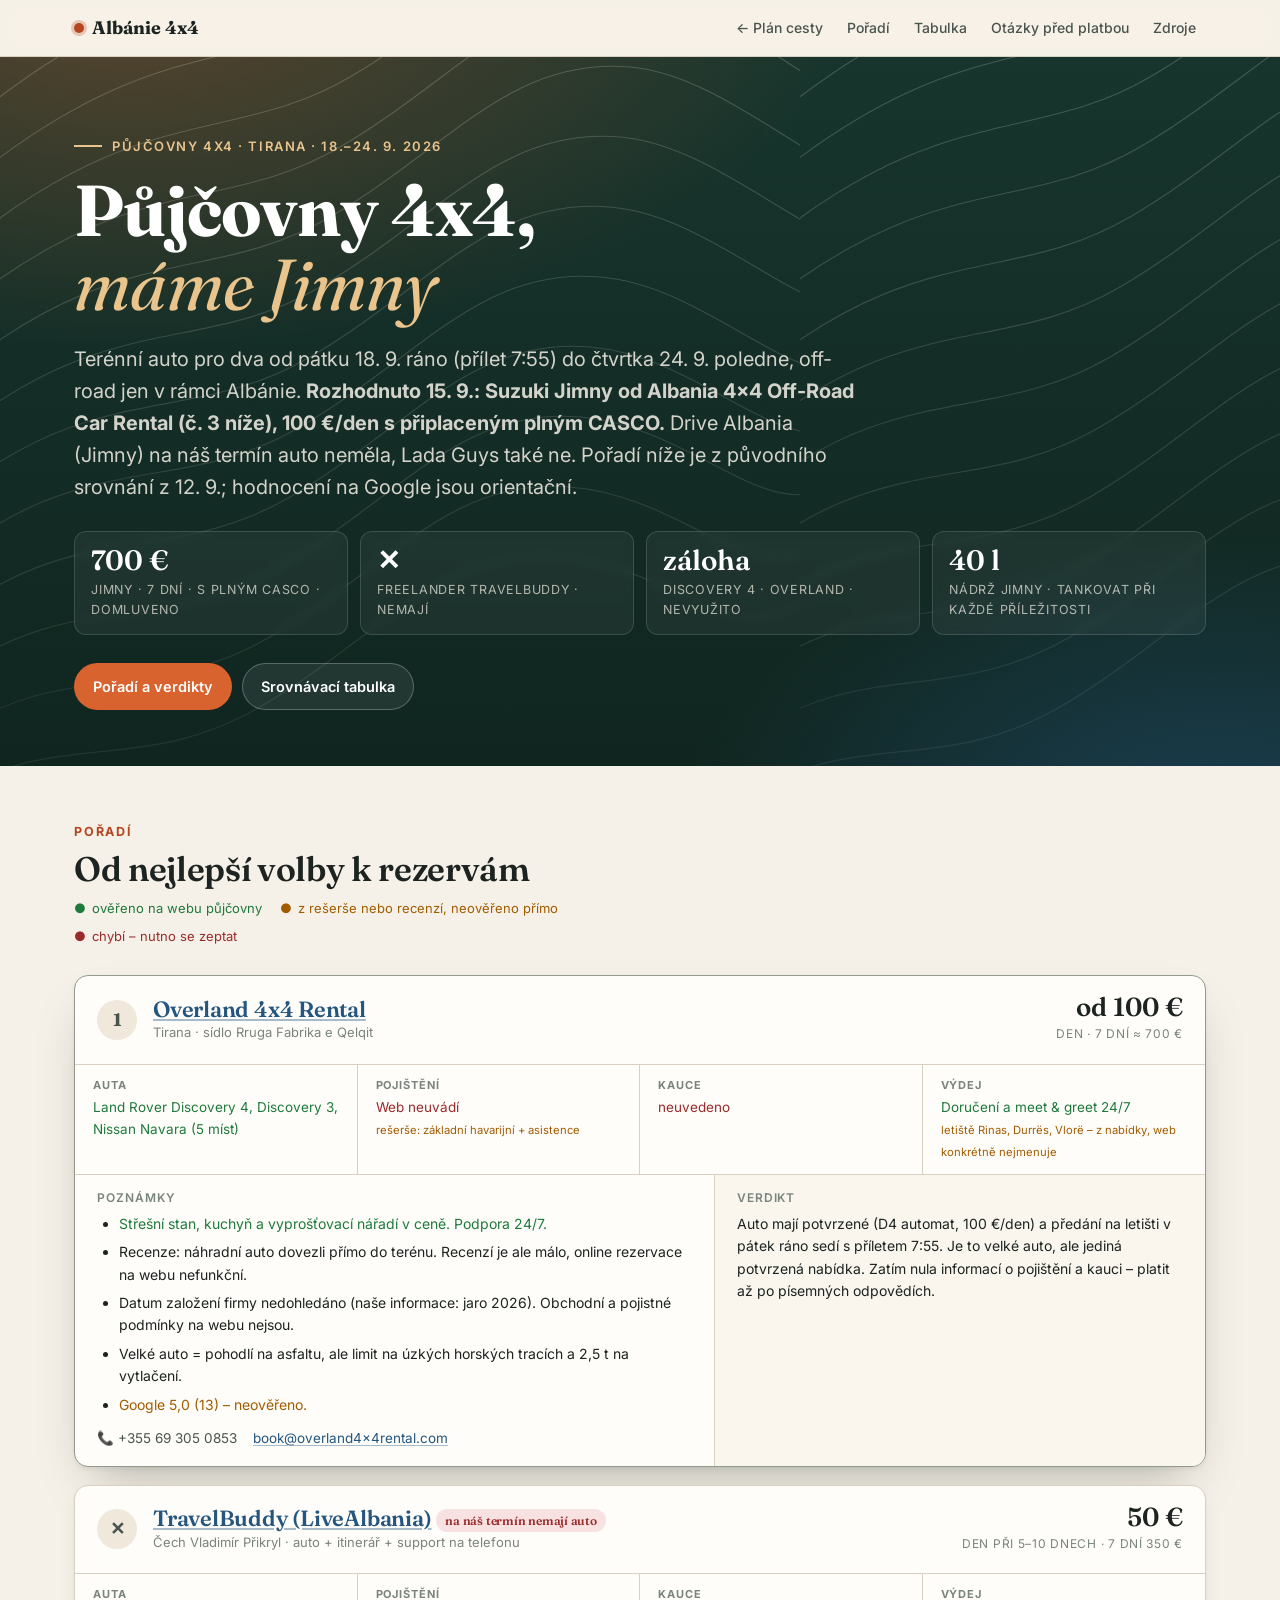
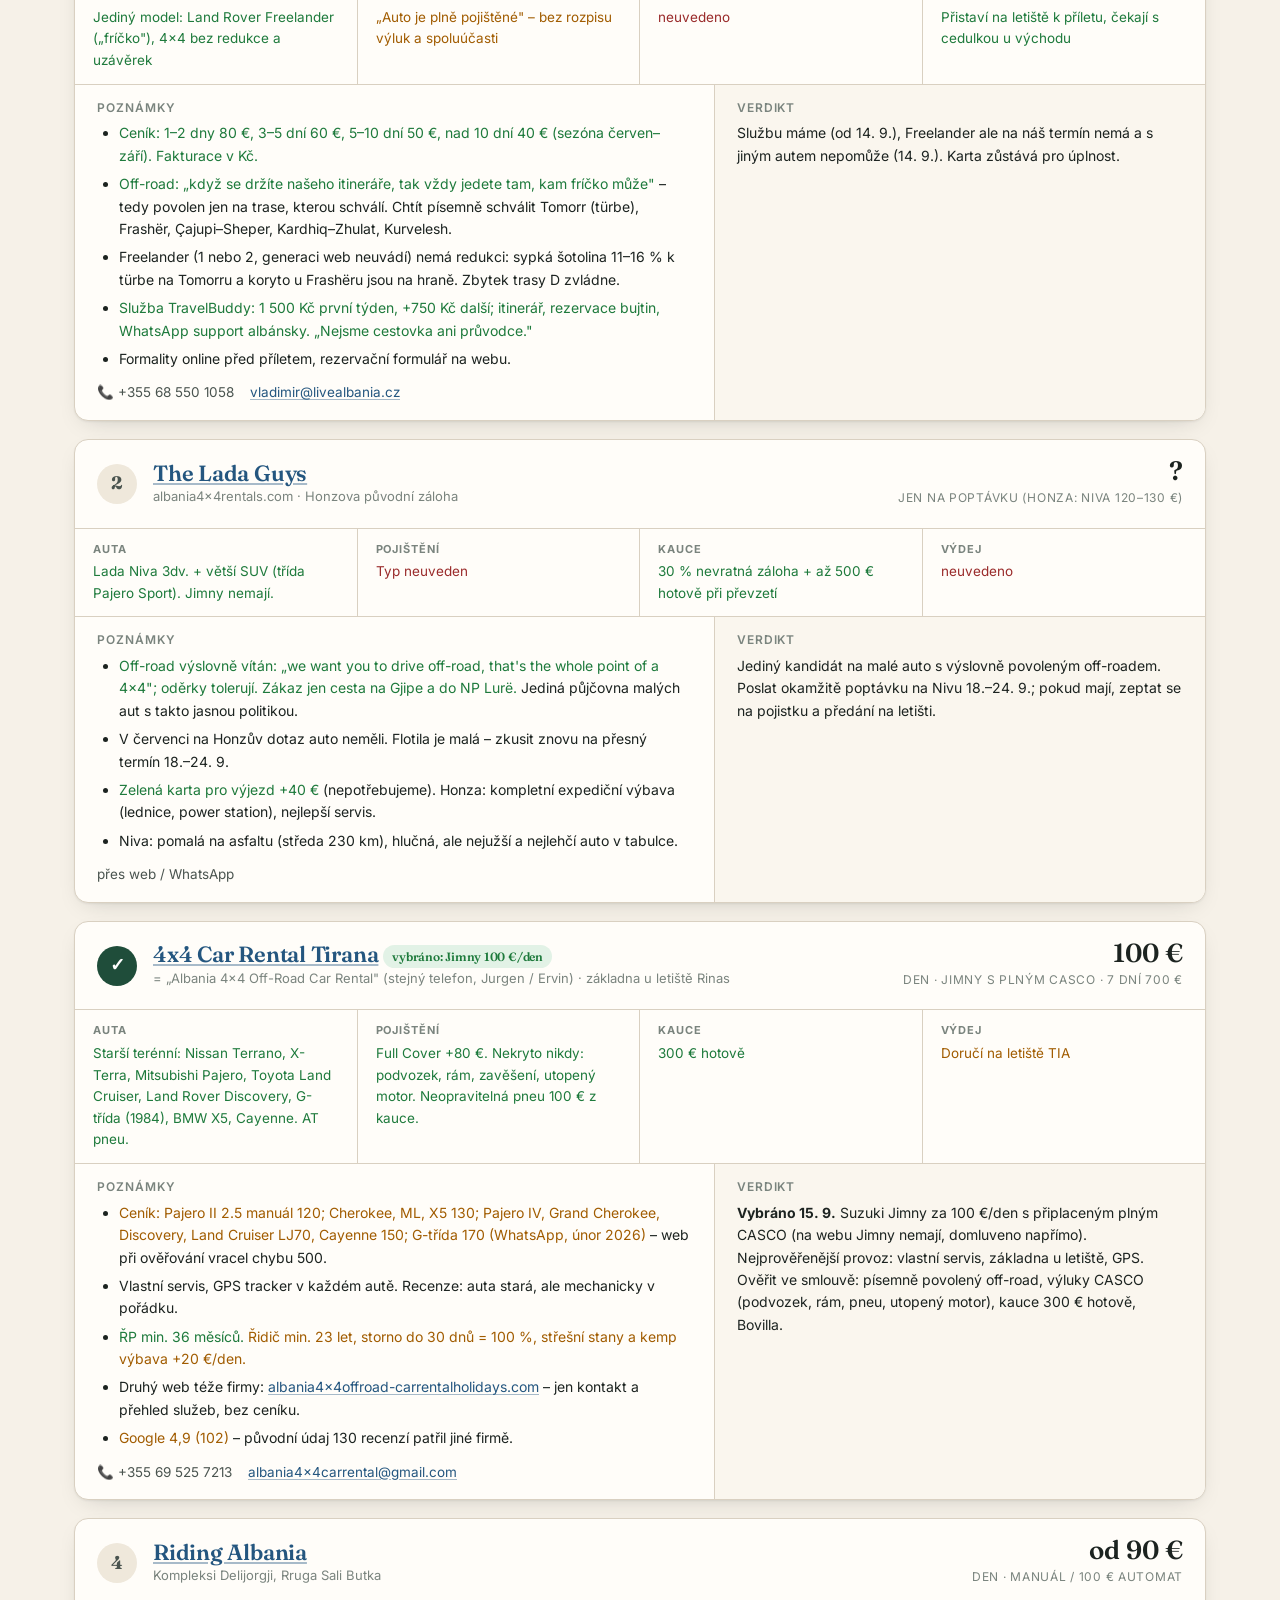
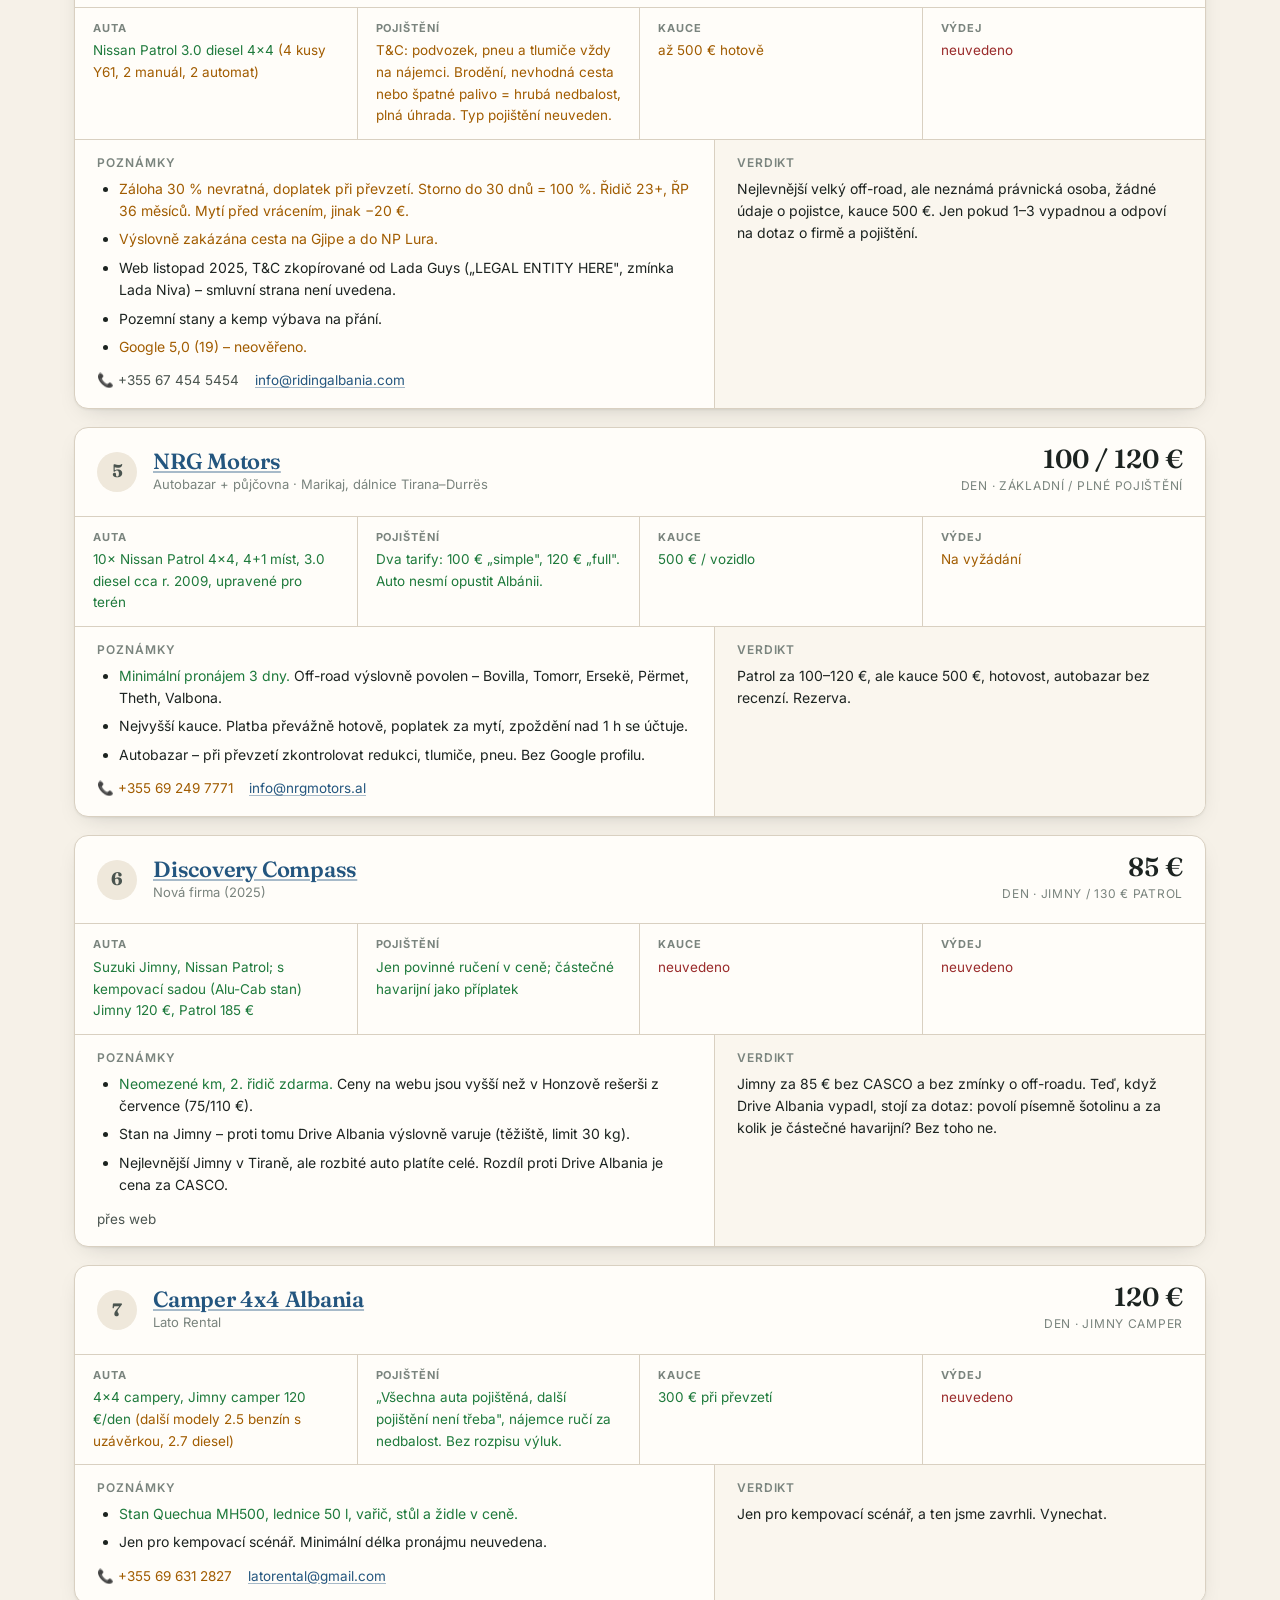
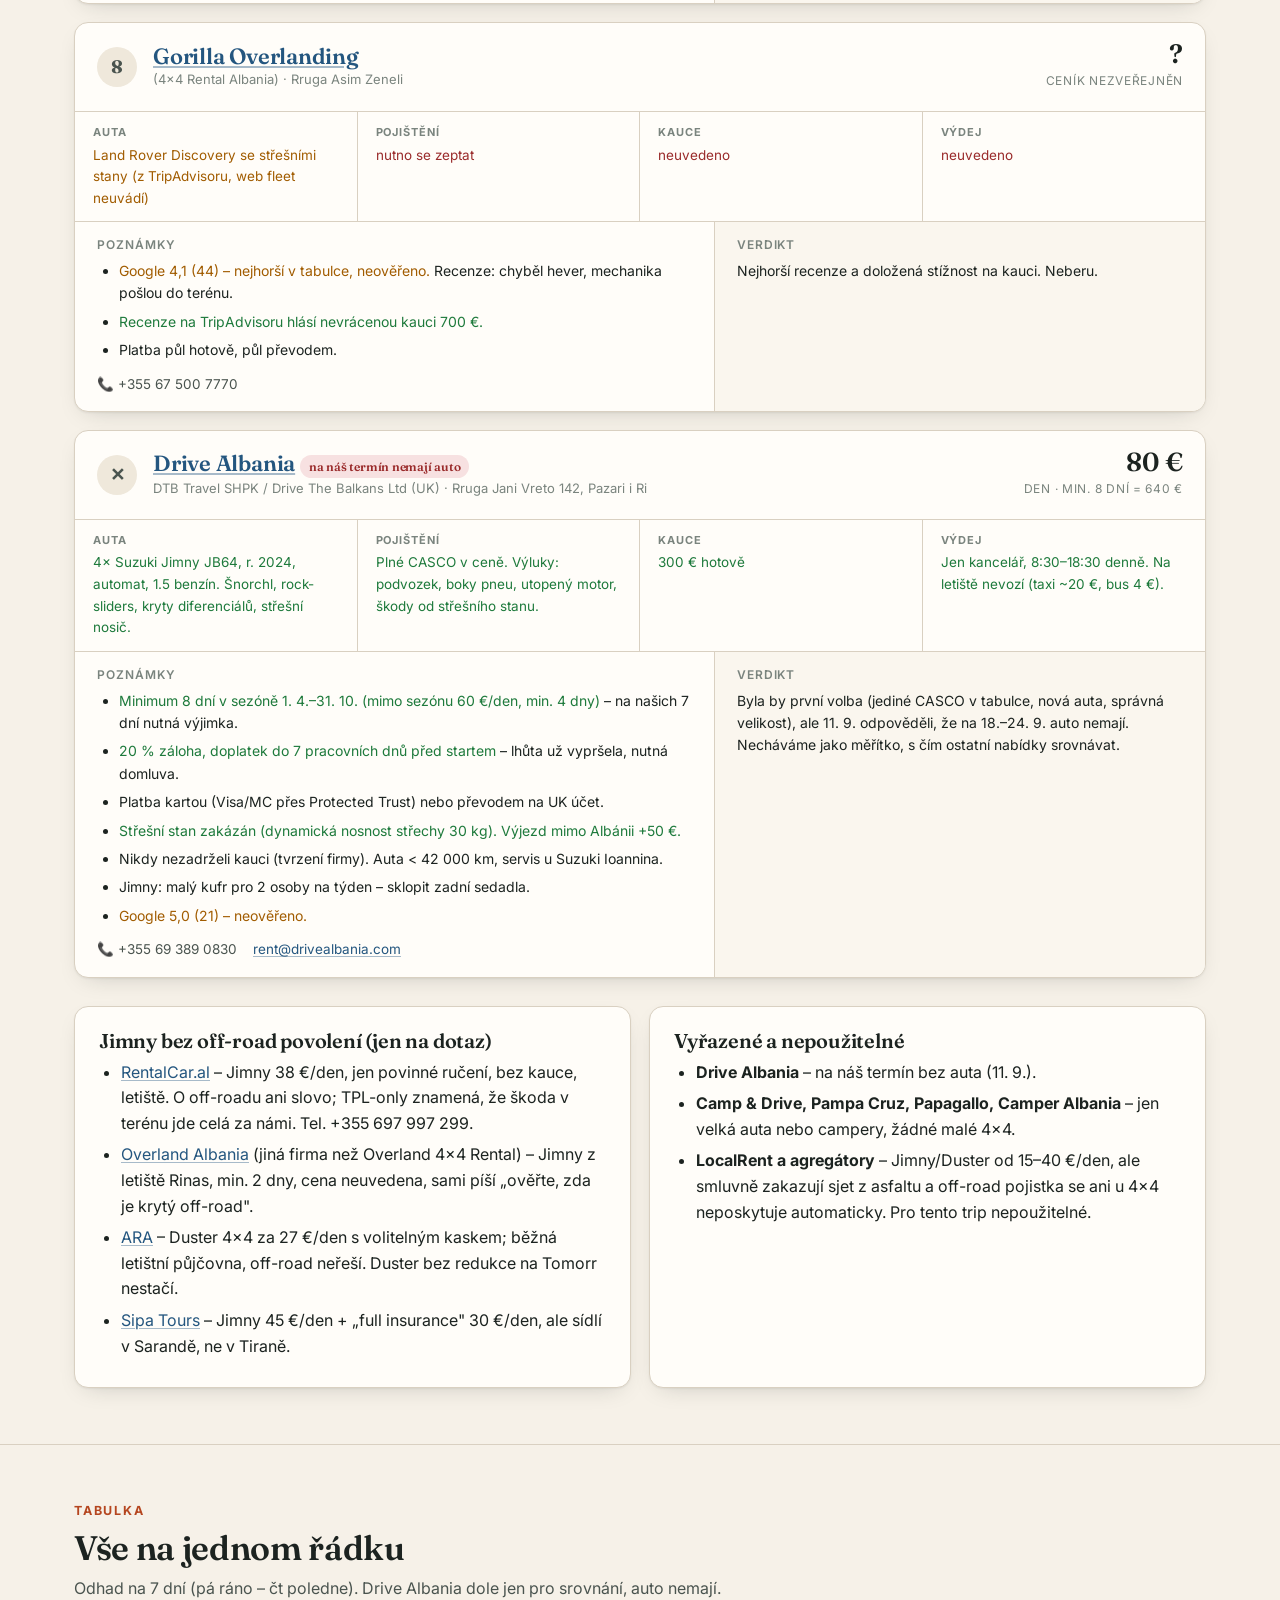
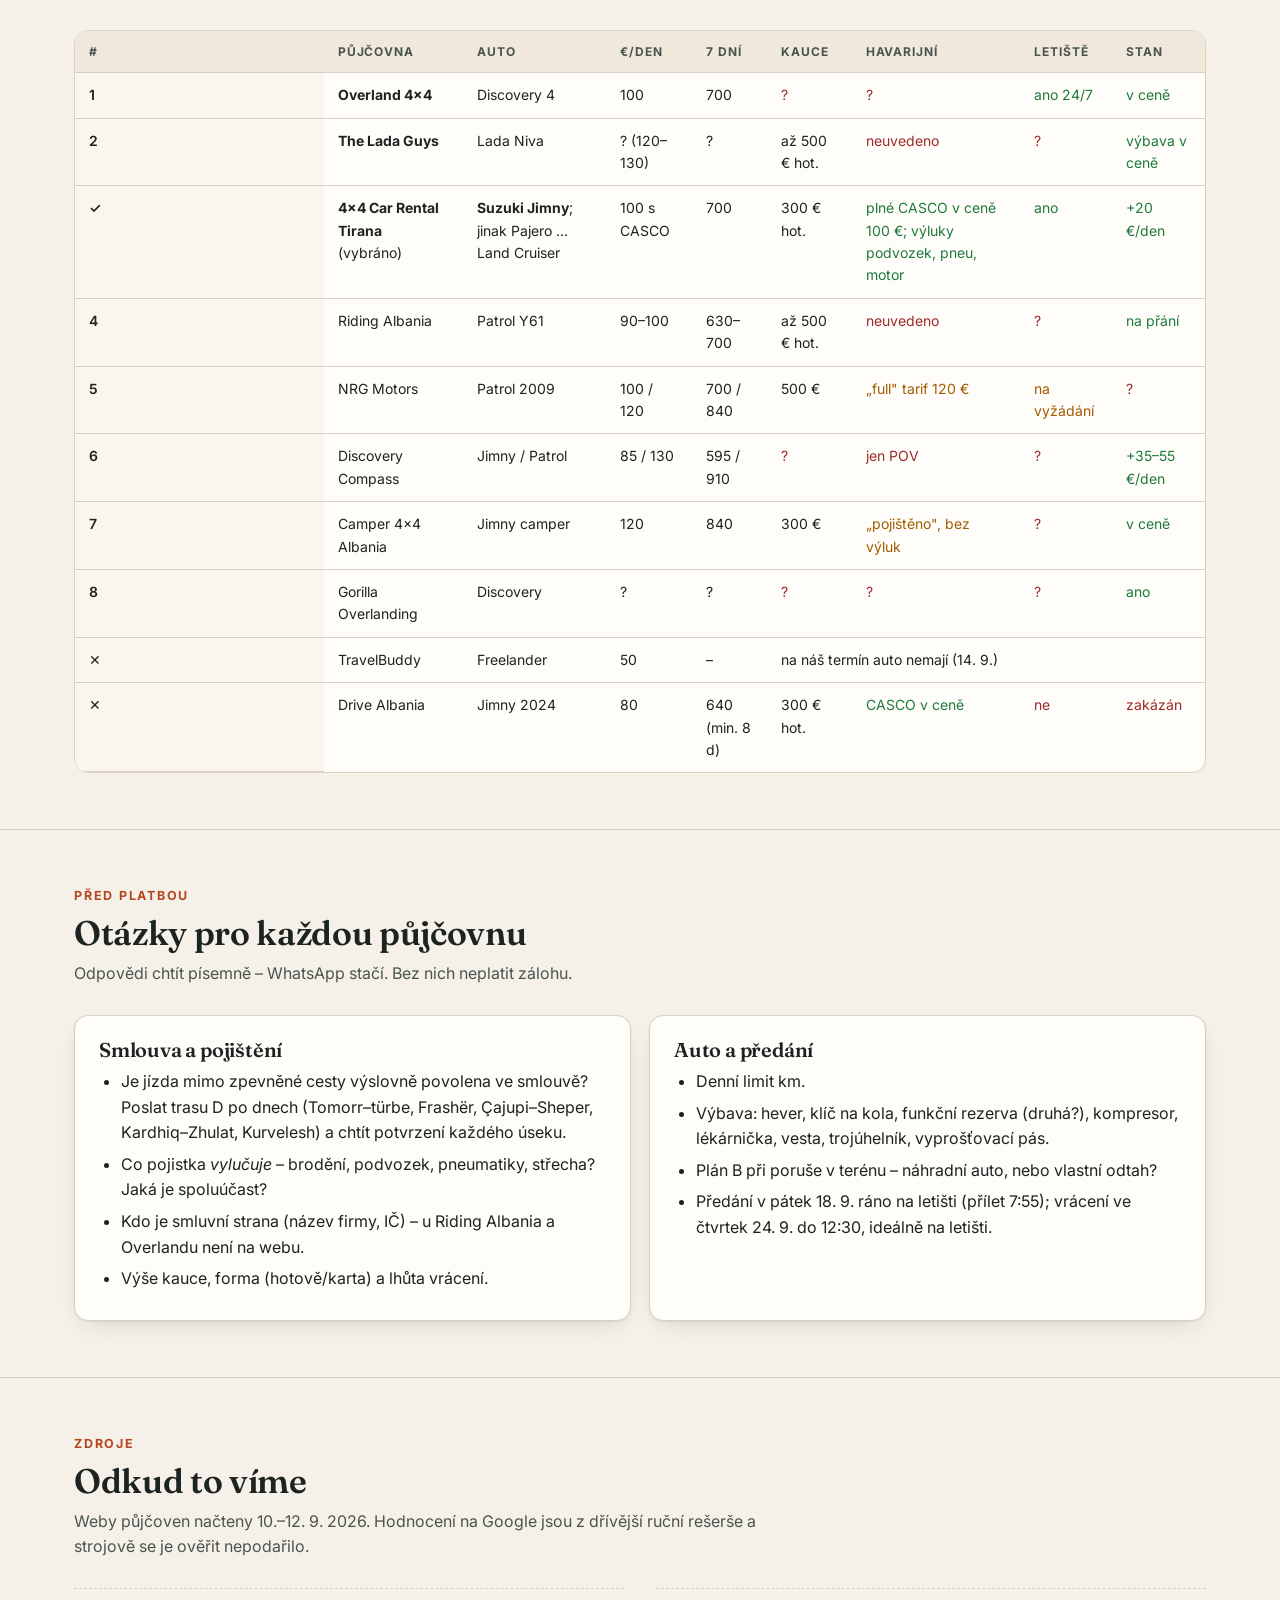
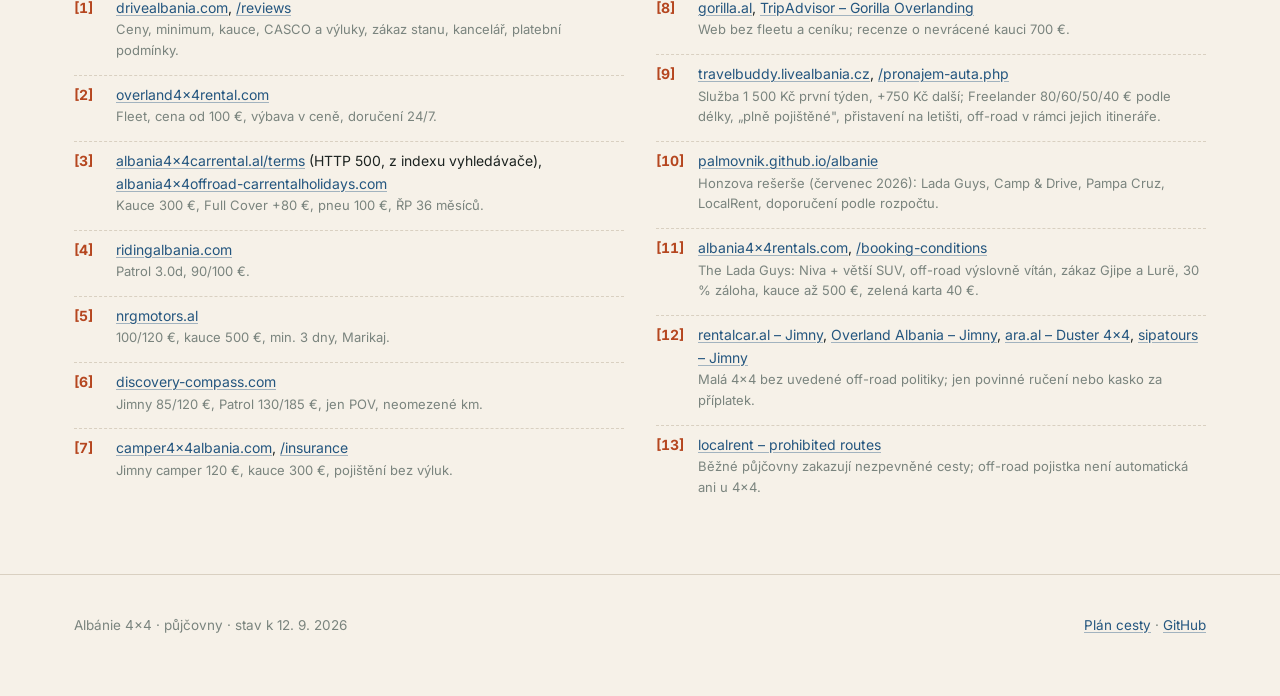
==== commit a1031149: "docs: hero stat for the Jimny tank instead of the stale zero Co-Authored-By: Claude Fable 5.1 <norep" ====
--- a/pujcovny.html
+++ b/pujcovny.html
@@ -32,7 +32,7 @@
       <div class="stat"><b>700 €</b><span>Jimny · 7 dní · s plným CASCO · domluveno</span></div>
       <div class="stat"><b>✕</b><span>Freelander TravelBuddy · nemají</span></div>
       <div class="stat"><b>záloha</b><span>Discovery 4 · Overland · nevyužito</span></div>
-      <div class="stat"><b>0</b><span>malých 4x4 s CASCO a off-roadem</span></div>
+      <div class="stat"><b>40 l</b><span>nádrž Jimny · tankovat při každé příležitosti</span></div>
     </div>
     <div class="actions">
       <a class="btn primary" href="#poradi">Pořadí a verdikty</a>
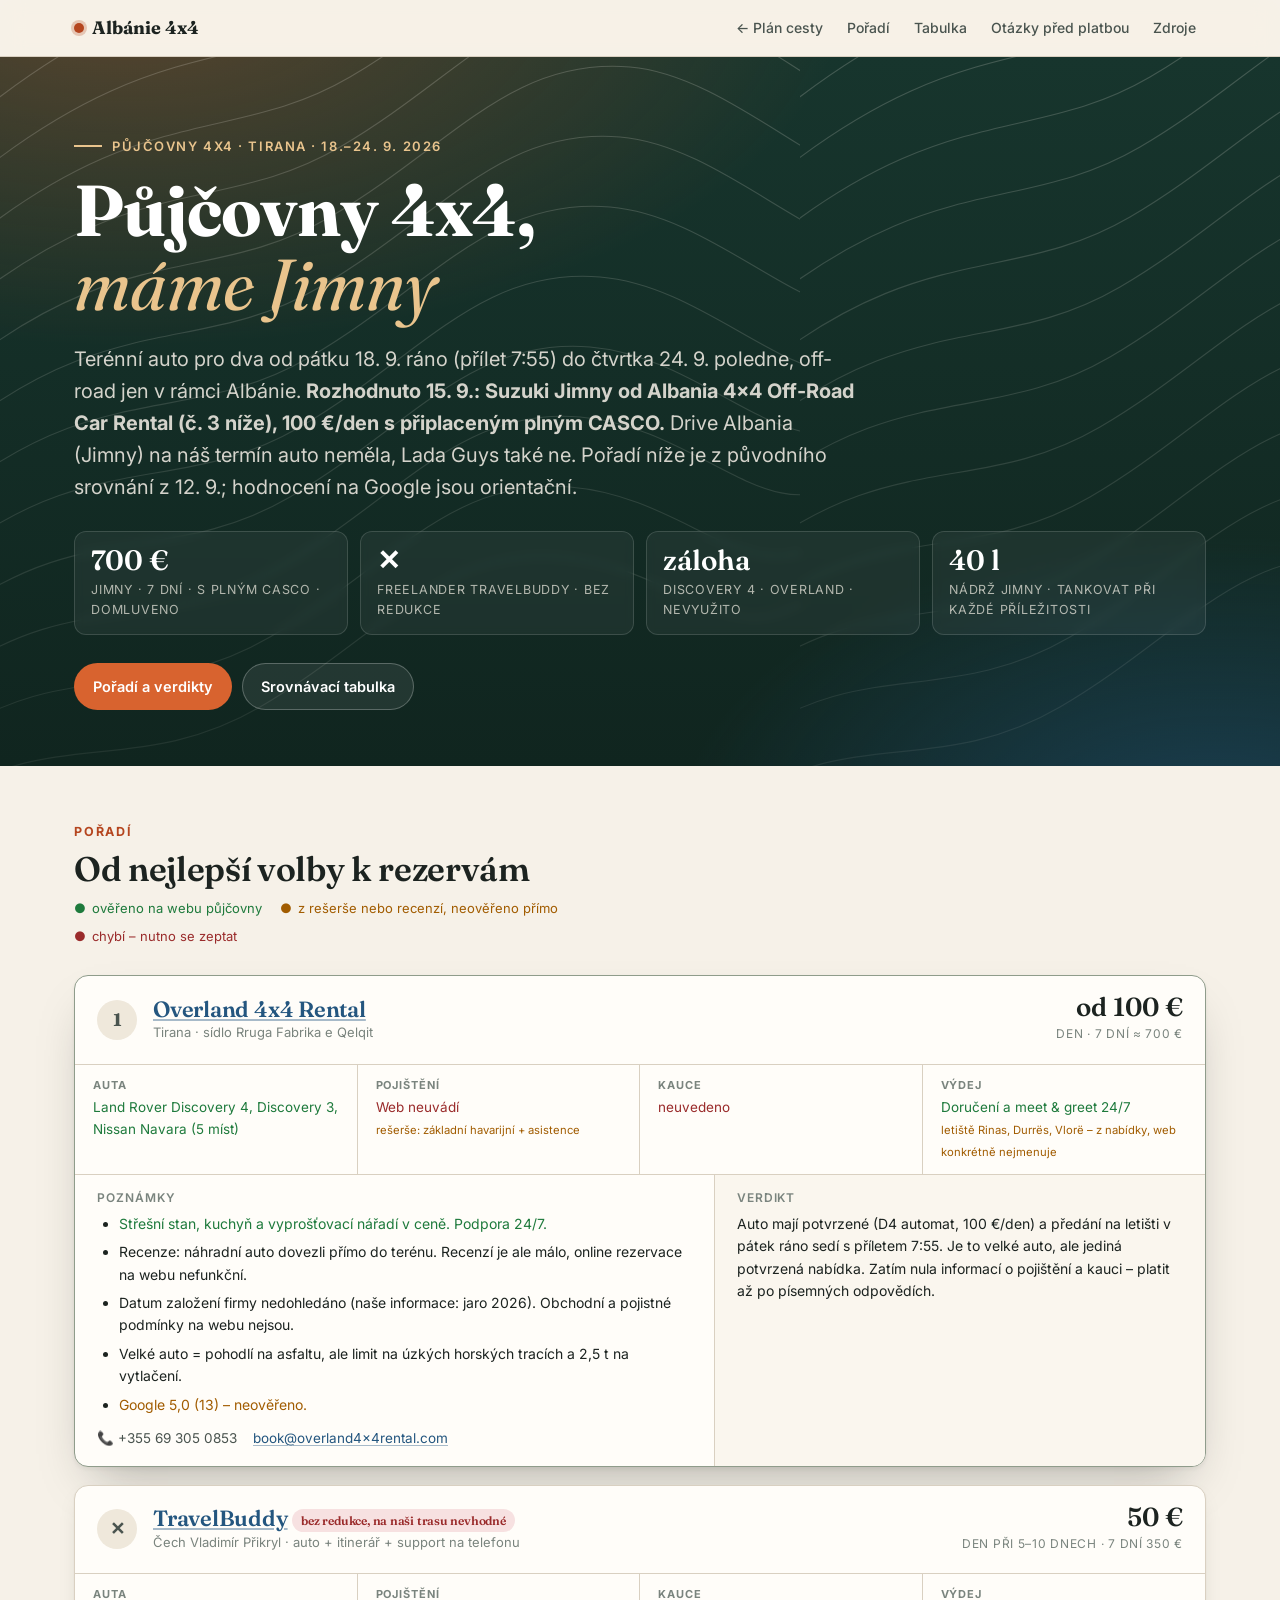
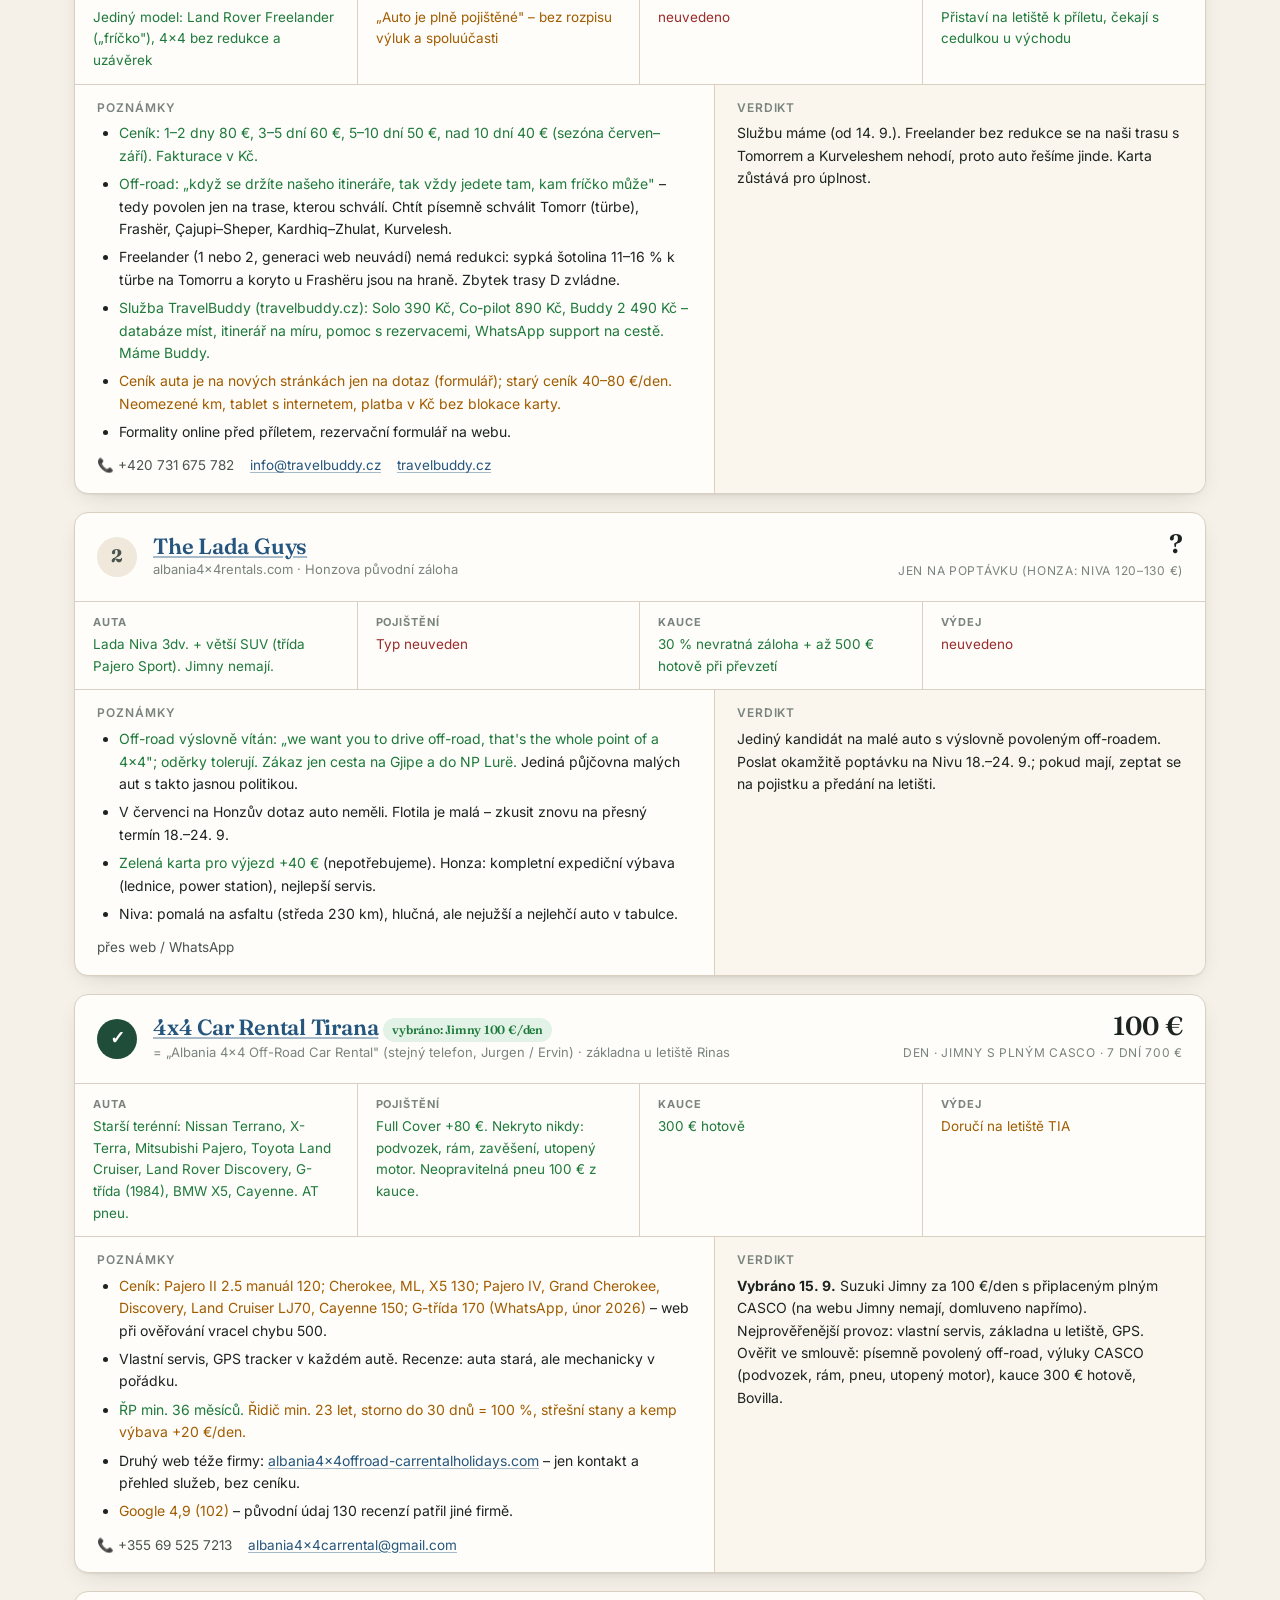
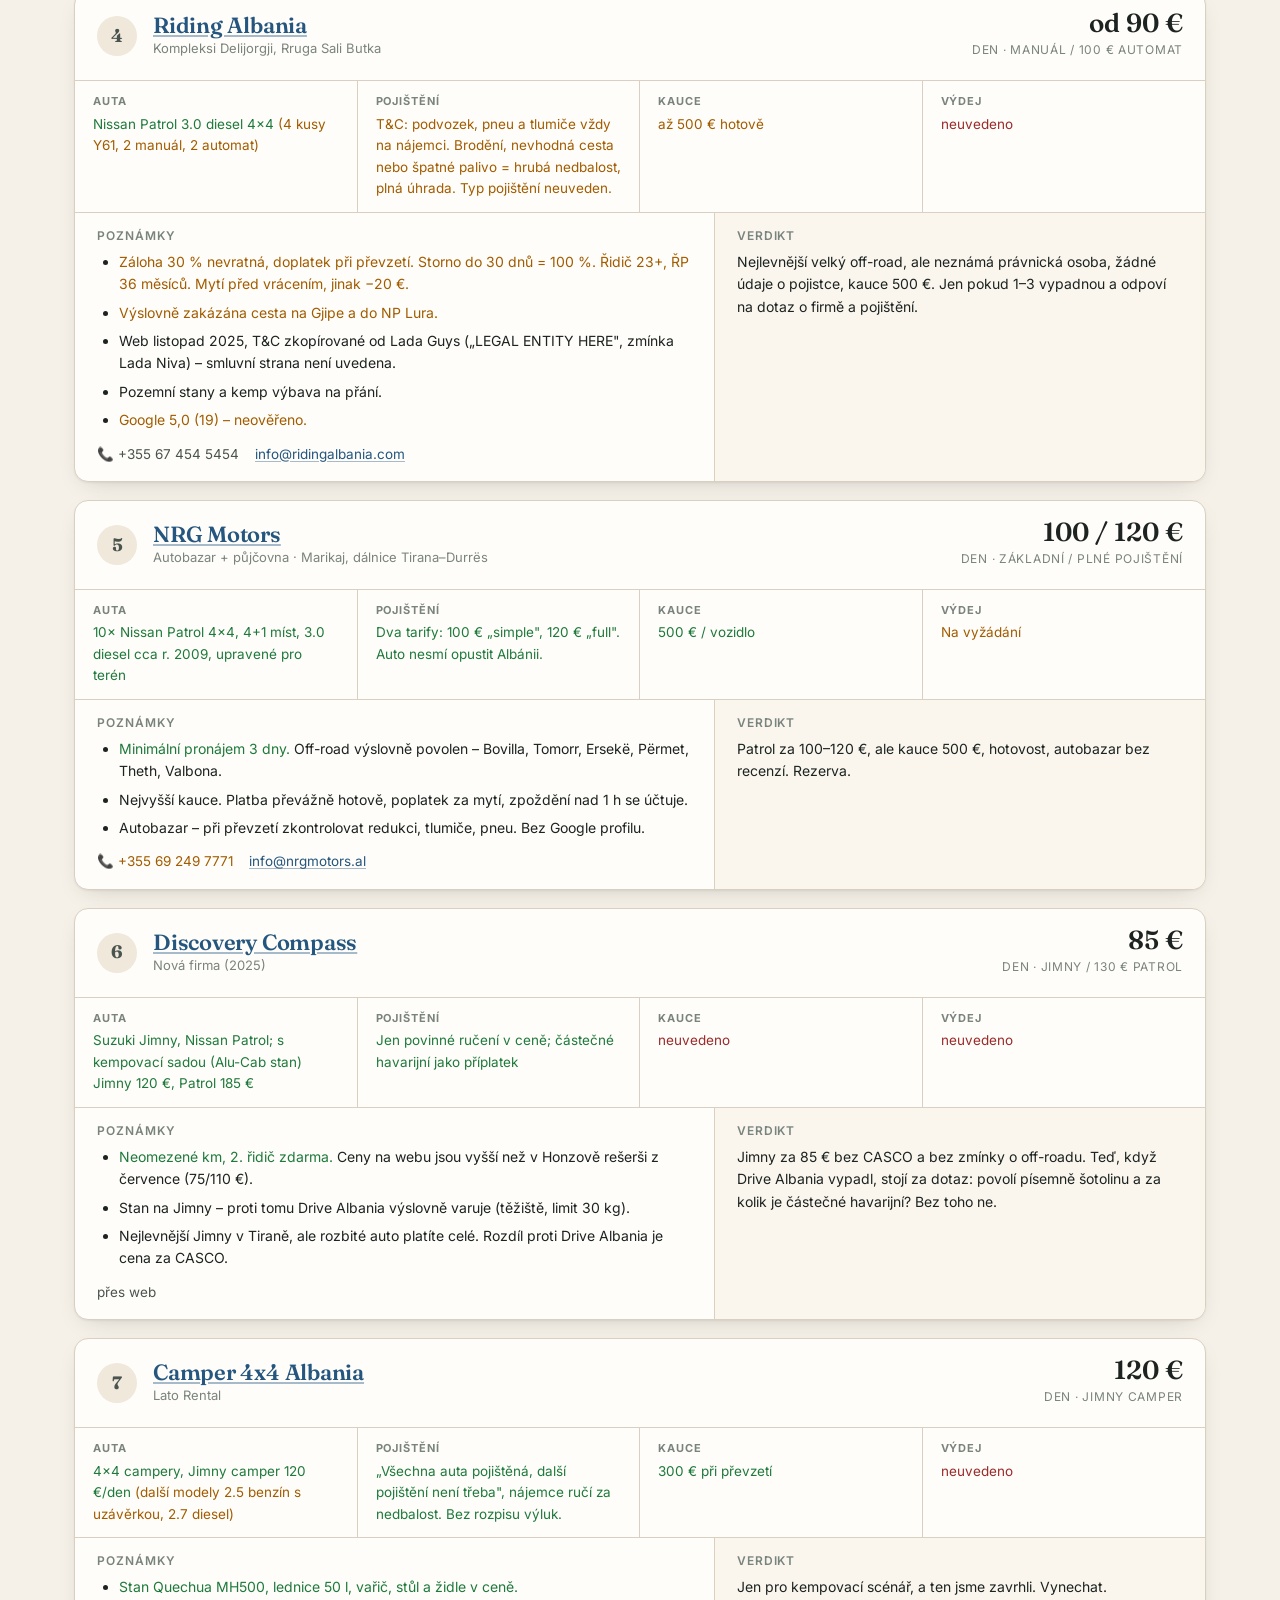
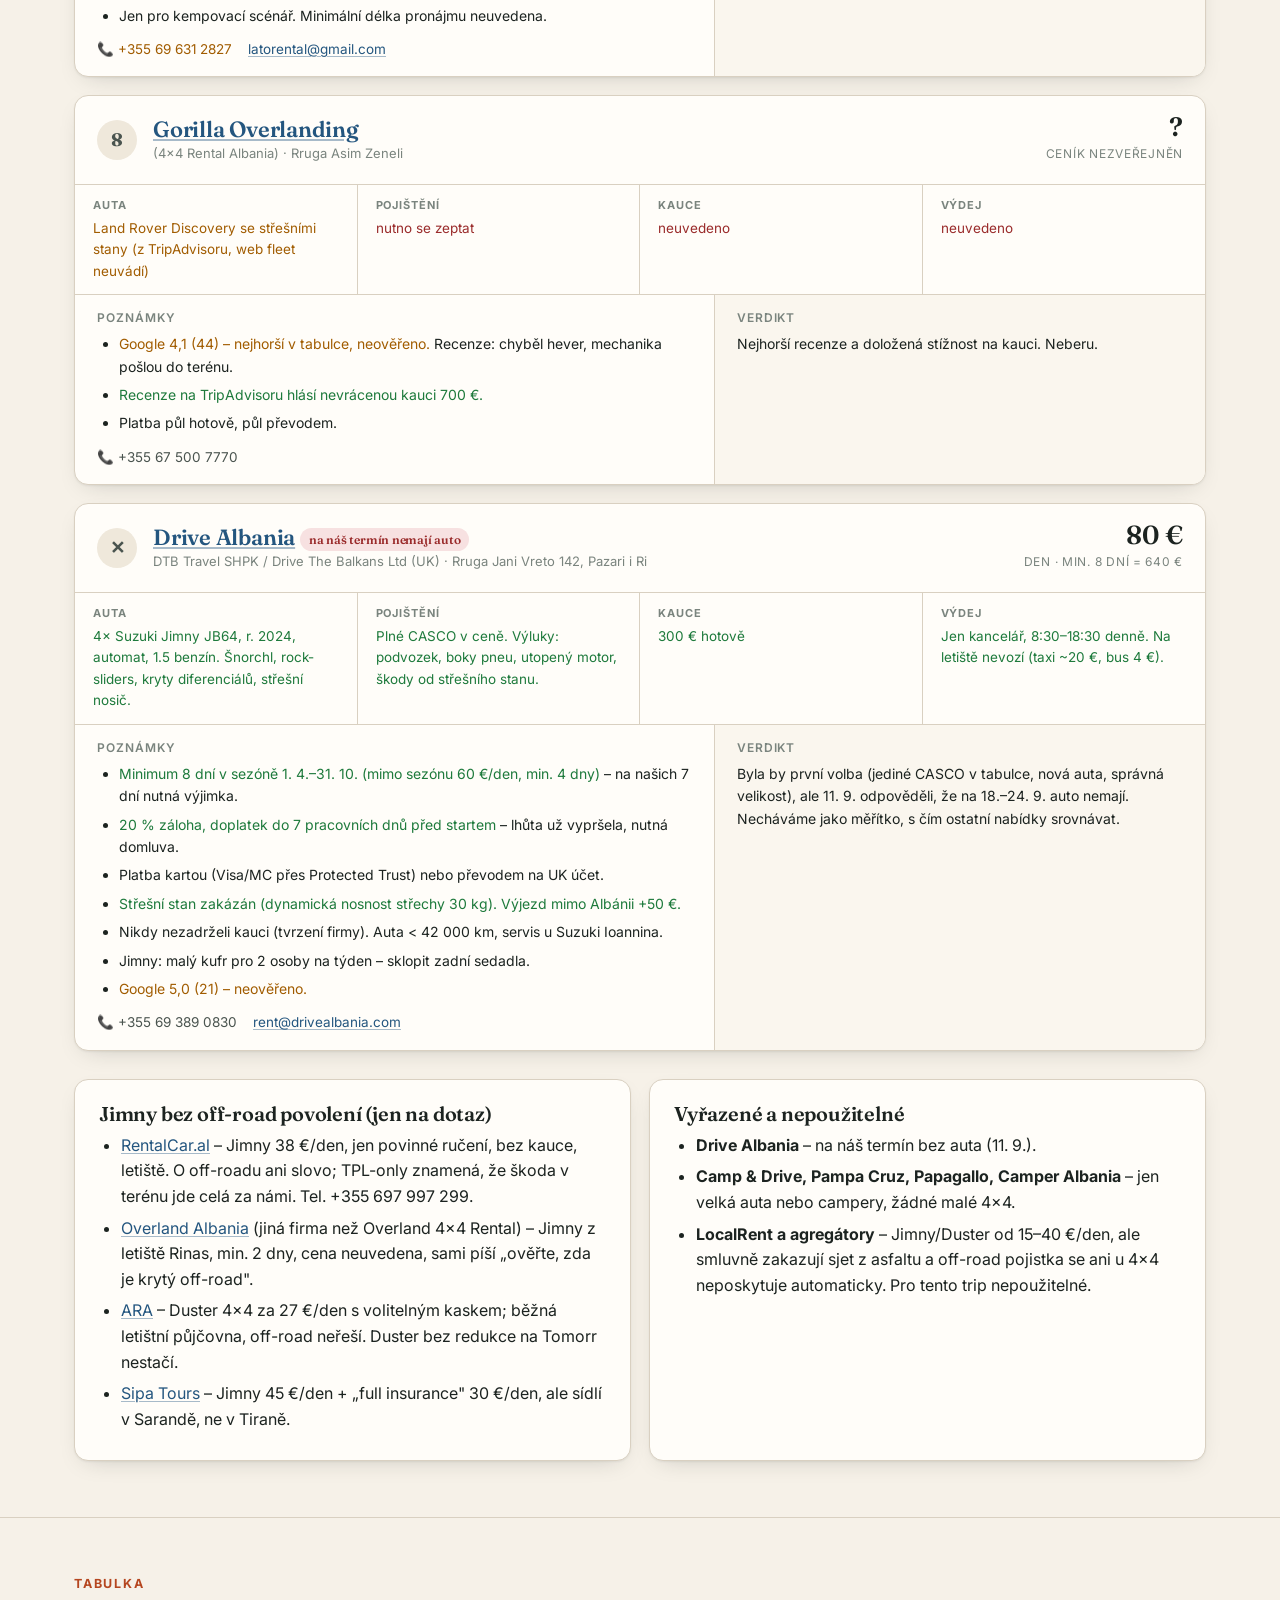
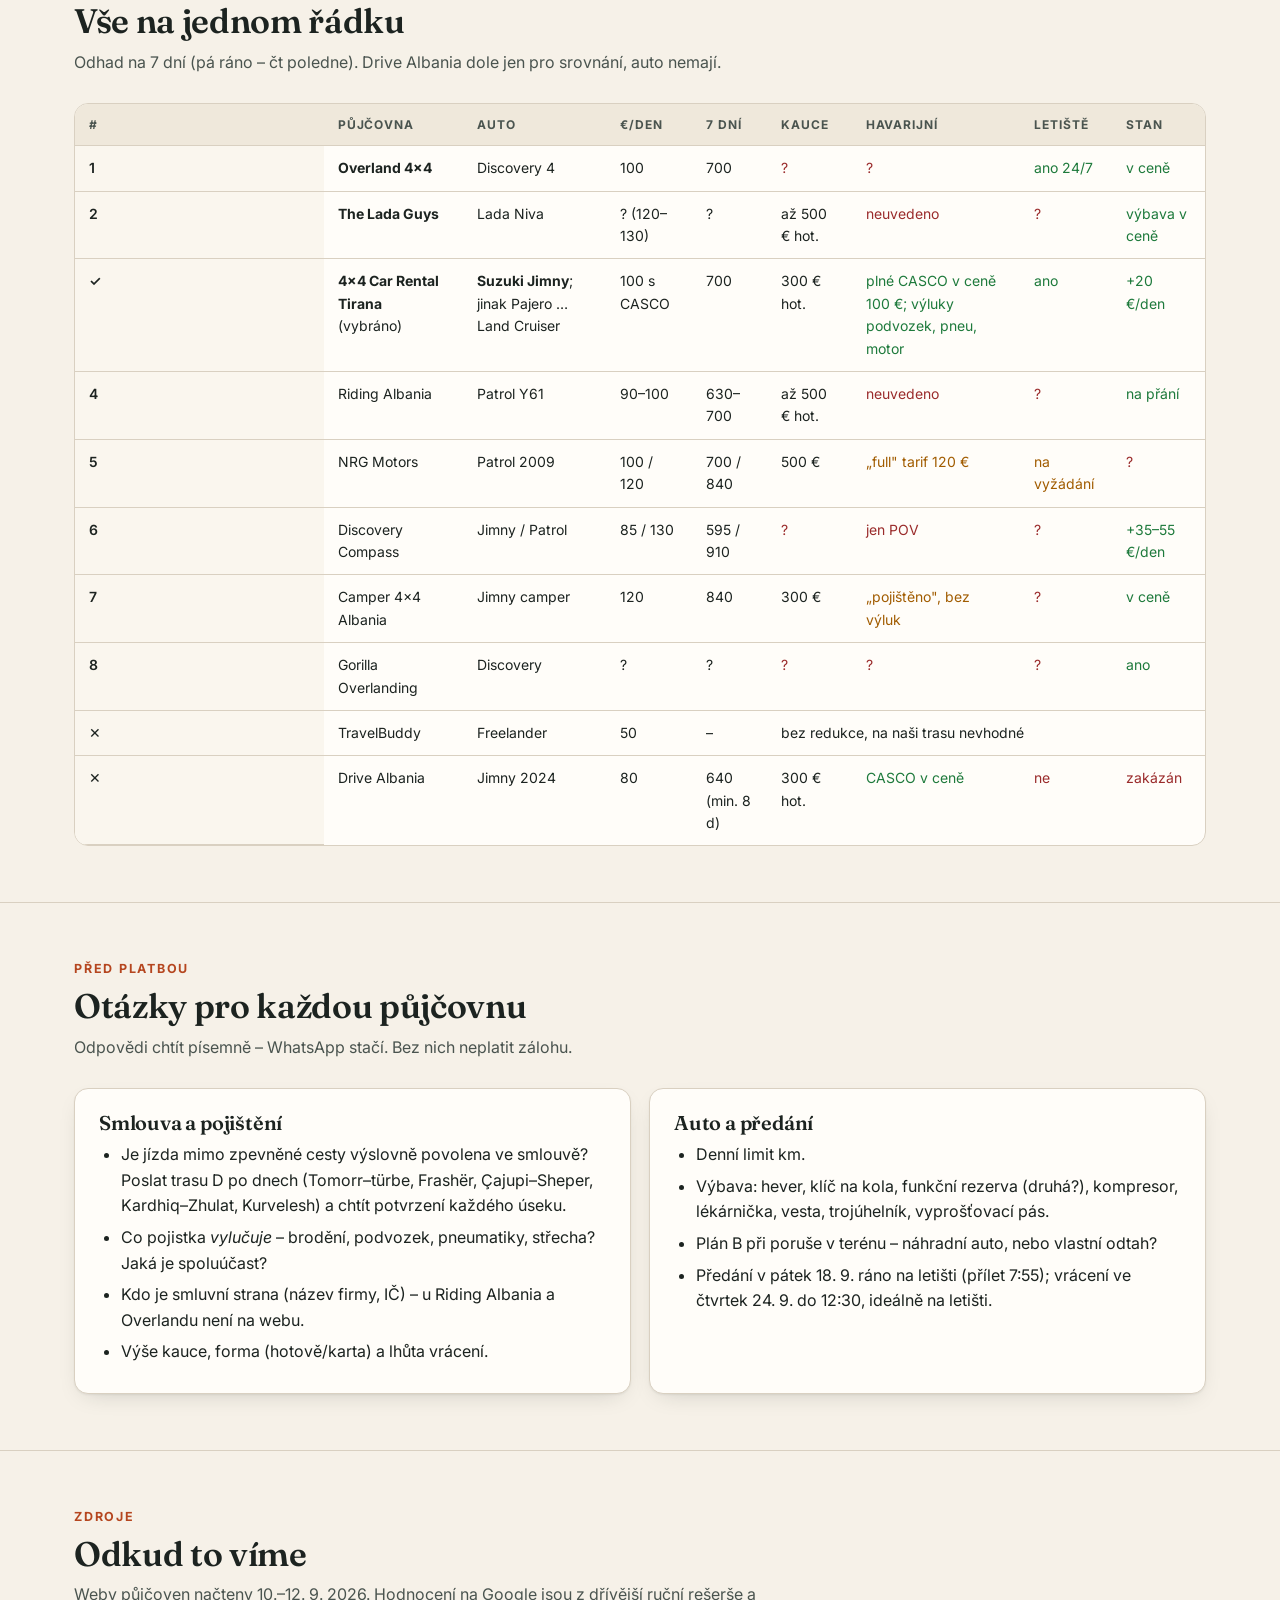
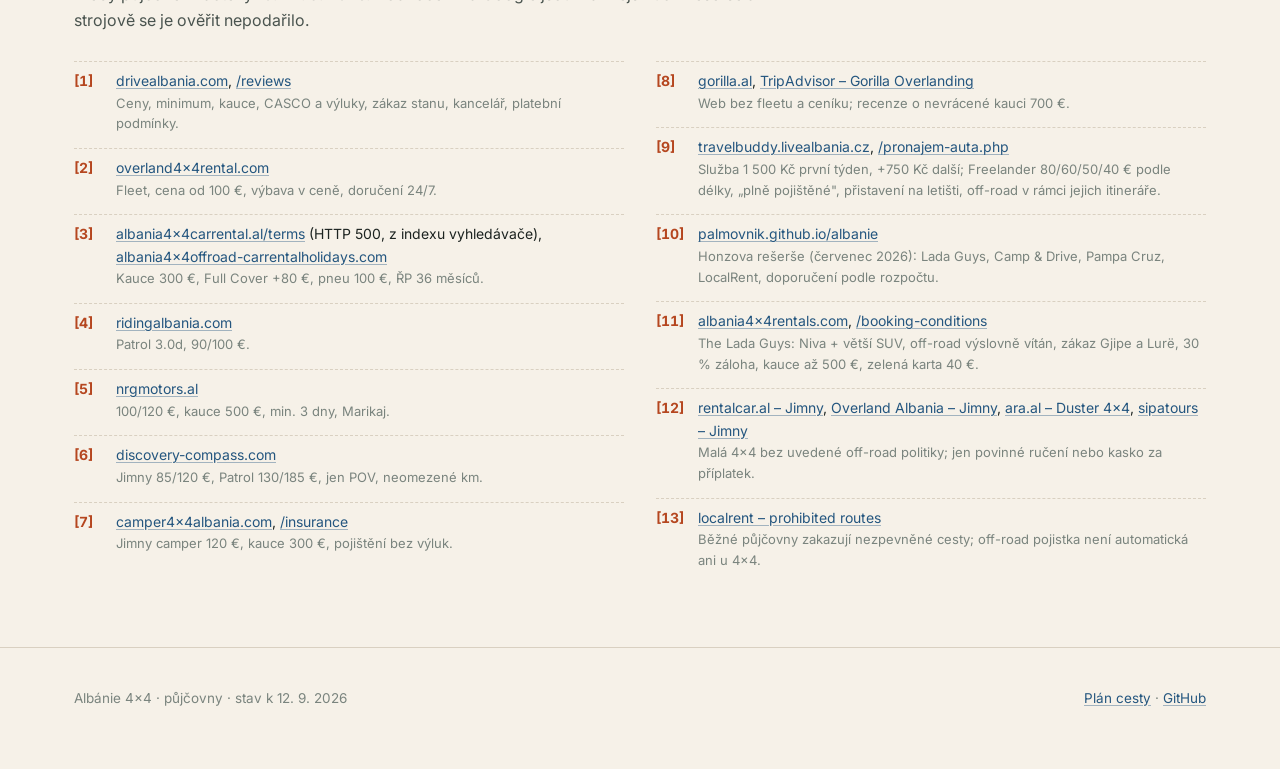
==== commit 60edfbd3: "docs: TravelBuddy new site, packages and public contact; Freelander without low range Co-Authored-By" ====
--- a/pujcovny.html
+++ b/pujcovny.html
@@ -3,6 +3,8 @@
 <head>
 <meta charset="utf-8">
 <meta name="viewport" content="width=device-width, initial-scale=1">
+<link rel="manifest" href="manifest.webmanifest">
+<meta name="theme-color" content="#24567f">
 <title>Půjčovny 4x4 v Tiraně – srovnání pro 18.–24. 9. 2026</title>
 <meta name="description" content="Osm půjčoven terénních aut v Tiraně srovnaných podle ceny, pojištění, kauce a výbavy pro šestidenní off-road po jižní Albánii.">
 <link rel="icon" href="data:image/svg+xml,<svg xmlns='http://www.w3.org/2000/svg' viewBox='0 0 100 100'><circle cx='50' cy='50' r='46' fill='%231f4d3a'/><path d='M18 68l16-26 12 16 10-22 26 32z' fill='%23f4efe6'/></svg>">
@@ -30,7 +32,7 @@
     <p class="lead">Terénní auto pro dva od pátku 18. 9. ráno (přílet 7:55) do čtvrtka 24. 9. poledne, off-road jen v rámci Albánie. <b>Rozhodnuto 15. 9.: Suzuki Jimny od Albania 4x4 Off-Road Car Rental (č. 3 níže), 100 €/den s připlaceným plným CASCO.</b> Drive Albania (Jimny) na náš termín auto neměla, Lada Guys také ne. Pořadí níže je z původního srovnání z 12. 9.; hodnocení na Google jsou orientační.</p>
     <div class="stats">
       <div class="stat"><b>700 €</b><span>Jimny · 7 dní · s plným CASCO · domluveno</span></div>
-      <div class="stat"><b>✕</b><span>Freelander TravelBuddy · nemají</span></div>
+      <div class="stat"><b>✕</b><span>Freelander TravelBuddy · bez redukce</span></div>
       <div class="stat"><b>záloha</b><span>Discovery 4 · Overland · nevyužito</span></div>
       <div class="stat"><b>40 l</b><span>nádrž Jimny · tankovat při každé příležitosti</span></div>
     </div>
@@ -87,7 +89,7 @@
     <div class="co">
       <div class="head">
         <span class="rank">✕</span>
-        <div><h3><a href="https://travelbuddy.livealbania.cz/pronajem-auta.php">TravelBuddy (LiveAlbania)</a> <span class="pill bad">na náš termín nemají auto</span></h3><div class="sub">Čech Vladimír Přikryl · auto + itinerář + support na telefonu</div></div>
+        <div><h3><a href="https://travelbuddy.cz/pujceni-auta">TravelBuddy</a> <span class="pill bad">bez redukce, na naši trasu nevhodné</span></h3><div class="sub">Čech Vladimír Přikryl · auto + itinerář + support na telefonu</div></div>
         <div class="price"><b>50 €</b><span>den při 5–10 dnech · 7 dní 350 €</span></div>
       </div>
       <div class="facts">
@@ -103,14 +105,15 @@
             <li><span class="v">Ceník: 1–2 dny 80 €, 3–5 dní 60 €, 5–10 dní 50 €, nad 10 dní 40 € (sezóna červen–září). Fakturace v Kč.</span></li>
             <li><span class="v">Off-road: „když se držíte našeho itineráře, tak vždy jedete tam, kam fríčko může"</span> – tedy povolen jen na trase, kterou schválí. Chtít písemně schválit Tomorr (türbe), Frashër, Çajupi–Sheper, Kardhiq–Zhulat, Kurvelesh.</li>
             <li>Freelander (1 nebo 2, generaci web neuvádí) nemá redukci: sypká šotolina 11–16 % k türbe na Tomorru a koryto u Frashëru jsou na hraně. Zbytek trasy D zvládne.</li>
-            <li><span class="v">Služba TravelBuddy: 1 500 Kč první týden, +750 Kč další; itinerář, rezervace bujtin, WhatsApp support albánsky. „Nejsme cestovka ani průvodce."</span></li>
+            <li><span class="v">Služba TravelBuddy (travelbuddy.cz): Solo 390 Kč, Co-pilot 890 Kč, Buddy 2 490 Kč – databáze míst, itinerář na míru, pomoc s rezervacemi, WhatsApp support na cestě. Máme Buddy.</span></li>
+            <li><span class="g">Ceník auta je na nových stránkách jen na dotaz (formulář); starý ceník 40–80 €/den. Neomezené km, tablet s internetem, platba v Kč bez blokace karty.</span></li>
             <li>Formality online před příletem, rezervační formulář na webu.</li>
           </ul>
-          <div class="contact"><span>📞 +355 68 550 1058</span><a href="mailto:vladimir@livealbania.cz">vladimir@livealbania.cz</a></div>
-        </div>
-        <div class="verdict-box">
-          <h4>Verdikt</h4>
-          <p>Službu máme (od 14. 9.), Freelander ale na náš termín nemá a s jiným autem nepomůže (14. 9.). Karta zůstává pro úplnost.</p>
+          <div class="contact"><span>📞 +420 731 675 782</span><a href="mailto:info@travelbuddy.cz">info@travelbuddy.cz</a><a href="https://travelbuddy.cz/">travelbuddy.cz</a></div>
+        </div>
+        <div class="verdict-box">
+          <h4>Verdikt</h4>
+          <p>Službu máme (od 14. 9.). Freelander bez redukce se na naši trasu s Tomorrem a Kurveleshem nehodí, proto auto řešíme jinde. Karta zůstává pro úplnost.</p>
         </div>
       </div>
     </div>
@@ -406,7 +409,7 @@
           <tr><th>6</th><td>Discovery Compass</td><td>Jimny / Patrol</td><td>85 / 130</td><td>595 / 910</td><td><span class="n">?</span></td><td><span class="n">jen POV</span></td><td><span class="n">?</span></td><td><span class="v">+35–55 €/den</span></td></tr>
           <tr><th>7</th><td>Camper 4x4 Albania</td><td>Jimny camper</td><td>120</td><td>840</td><td>300 €</td><td><span class="g">„pojištěno", bez výluk</span></td><td><span class="n">?</span></td><td><span class="v">v ceně</span></td></tr>
           <tr><th>8</th><td>Gorilla Overlanding</td><td>Discovery</td><td>?</td><td>?</td><td><span class="n">?</span></td><td><span class="n">?</span></td><td><span class="n">?</span></td><td><span class="v">ano</span></td></tr>
-          <tr><th>✕</th><td>TravelBuddy</td><td>Freelander</td><td>50</td><td>–</td><td colspan="4">na náš termín auto nemají (14. 9.)</td></tr>
+          <tr><th>✕</th><td>TravelBuddy</td><td>Freelander</td><td>50</td><td>–</td><td colspan="4">bez redukce, na naši trasu nevhodné</td></tr>
           <tr><th>✕</th><td>Drive Albania</td><td>Jimny 2024</td><td>80</td><td>640 (min. 8 d)</td><td>300 € hot.</td><td><span class="v">CASCO v ceně</span></td><td><span class="n">ne</span></td><td><span class="n">zakázán</span></td></tr>
         </tbody>
       </table>
@@ -473,5 +476,6 @@
     <span><a href="index.html">Plán cesty</a> · <a href="https://github.com/docek/albanie">GitHub</a></span>
   </div>
 </footer>
+<script>if ("serviceWorker" in navigator) navigator.serviceWorker.register("sw.js").catch(()=>{});</script>
 </body>
 </html>
--- a/assets/style.css
+++ b/assets/style.css
@@ -332,3 +332,42 @@
 .day .more .pick { color: var(--forest); font-weight: 700; }
 .day .more .n { color: var(--muted); font-size: 12.5px; }
 .day .more .ext { background: #fbf5e6; }
+
+/* ---------- place popups and glossary ---------- */
+.pl { cursor: pointer; color: var(--D); font-weight: 600; border-bottom: 1.5px dotted var(--D); background: none; border-top: 0; border-left: 0; border-right: 0; padding: 0; font: inherit; font-weight: 600; }
+.pl::after { content: " ⓘ"; font-size: .8em; font-weight: 400; opacity: .7; }
+.pl:hover { background: color-mix(in srgb, var(--D) 10%, transparent); }
+.gl { cursor: help; border-bottom: 1px dotted var(--muted); }
+.gl:hover { background: color-mix(in srgb, var(--sand) 35%, transparent); }
+.modal { position: fixed; inset: 0; z-index: 1000; background: rgba(20,18,14,.55); display: none; align-items: center; justify-content: center; padding: 16px; }
+.modal.on { display: flex; }
+.modal .box { background: var(--card); color: var(--ink); border-radius: 16px; max-width: 720px; width: 100%; max-height: calc(100vh - 32px); overflow: auto; box-shadow: 0 30px 80px rgba(0,0,0,.35); position: relative; }
+.modal .box img { width: 100%; max-height: 340px; object-fit: cover; display: block; border-radius: 16px 16px 0 0; background: var(--paper-2); }
+.modal .box .credit { font-size: 11px; color: var(--muted); padding: 4px 22px 0; }
+.modal .in { padding: 18px 24px 22px; }
+.modal h3 { font-size: 24px; margin: 0 0 4px; padding-right: 36px; }
+.modal .kind { font-size: 12px; text-transform: uppercase; letter-spacing: .08em; color: var(--muted); margin-bottom: 12px; }
+.modal h4 { font-family: var(--font-body); font-size: 12px; text-transform: uppercase; letter-spacing: .08em; color: var(--ink-2); margin: 14px 0 4px; }
+.modal p { font-size: 15px; color: var(--ink-2); margin: 0; }
+.modal .links { margin-top: 14px; display: flex; flex-wrap: wrap; gap: 8px; }
+.modal .links a { font-size: 13px; padding: 5px 10px; border: 1px solid var(--line); border-radius: 999px; text-decoration: none; }
+.modal .x { position: absolute; top: 10px; right: 10px; width: 36px; height: 36px; border-radius: 50%; border: 0; background: rgba(255,255,255,.9); font-size: 20px; cursor: pointer; line-height: 1; box-shadow: 0 2px 8px rgba(0,0,0,.2); }
+.modal.small .box { max-width: 460px; }
+.modal.small .in { padding: 18px 22px; }
+.gloss { columns: 2; column-gap: 32px; }
+@media (max-width: 720px) { .gloss { columns: 1; } }
+.gloss dt { font-weight: 700; margin-top: 10px; break-inside: avoid; }
+.gloss dd { margin: 2px 0 0; color: var(--ink-2); font-size: 14.5px; break-inside: avoid; }
+.modal .gallery { display: grid; grid-template-columns: repeat(3, 1fr); gap: 8px; margin-top: 8px; }
+@media (max-width: 560px) { .modal .gallery { grid-template-columns: repeat(2, 1fr); } }
+.modal .gallery .th { display: block; text-decoration: none; color: var(--muted); font-size: 10.5px; line-height: 1.3; }
+.modal .gallery .th img { width: 100%; aspect-ratio: 4 / 3; object-fit: cover; border-radius: 8px; background: var(--paper-2); display: block; max-height: none; }
+.modal .gallery .th span { display: block; margin-top: 3px; overflow: hidden; white-space: nowrap; text-overflow: ellipsis; }
+.modal .facts { display: grid; grid-template-columns: repeat(auto-fill, minmax(150px, 1fr)); gap: 6px 14px; margin: 4px 0 6px; padding: 10px 12px; background: var(--paper-2); border-radius: 10px; font-size: 13px; color: var(--ink-2); }
+.modal .facts b { display: block; font-size: 10.5px; text-transform: uppercase; letter-spacing: .08em; color: var(--muted); }
+.modal .pcall { border-left: 4px solid var(--sand); background: #fbf5e6; border-radius: 0 10px 10px 0; padding: 10px 14px; font-size: 14px; color: var(--ink-2); margin: 12px 0 0; }
+.modal .pcall b { display: block; font-size: 11px; text-transform: uppercase; letter-spacing: .08em; margin-bottom: 3px; color: var(--ink); }
+.modal .pcall.warn { border-color: var(--red); background: #f9e9e9; }
+.modal .pcall.fun { border-color: var(--ok); background: #e9f5ec; font-style: italic; }
+.modal .city { margin-top: 14px; padding: 12px 14px 14px; border: 1px solid var(--line); border-radius: 12px; background: var(--paper-2); }
+.modal .city > h4 { margin-top: 0; color: var(--D); }
